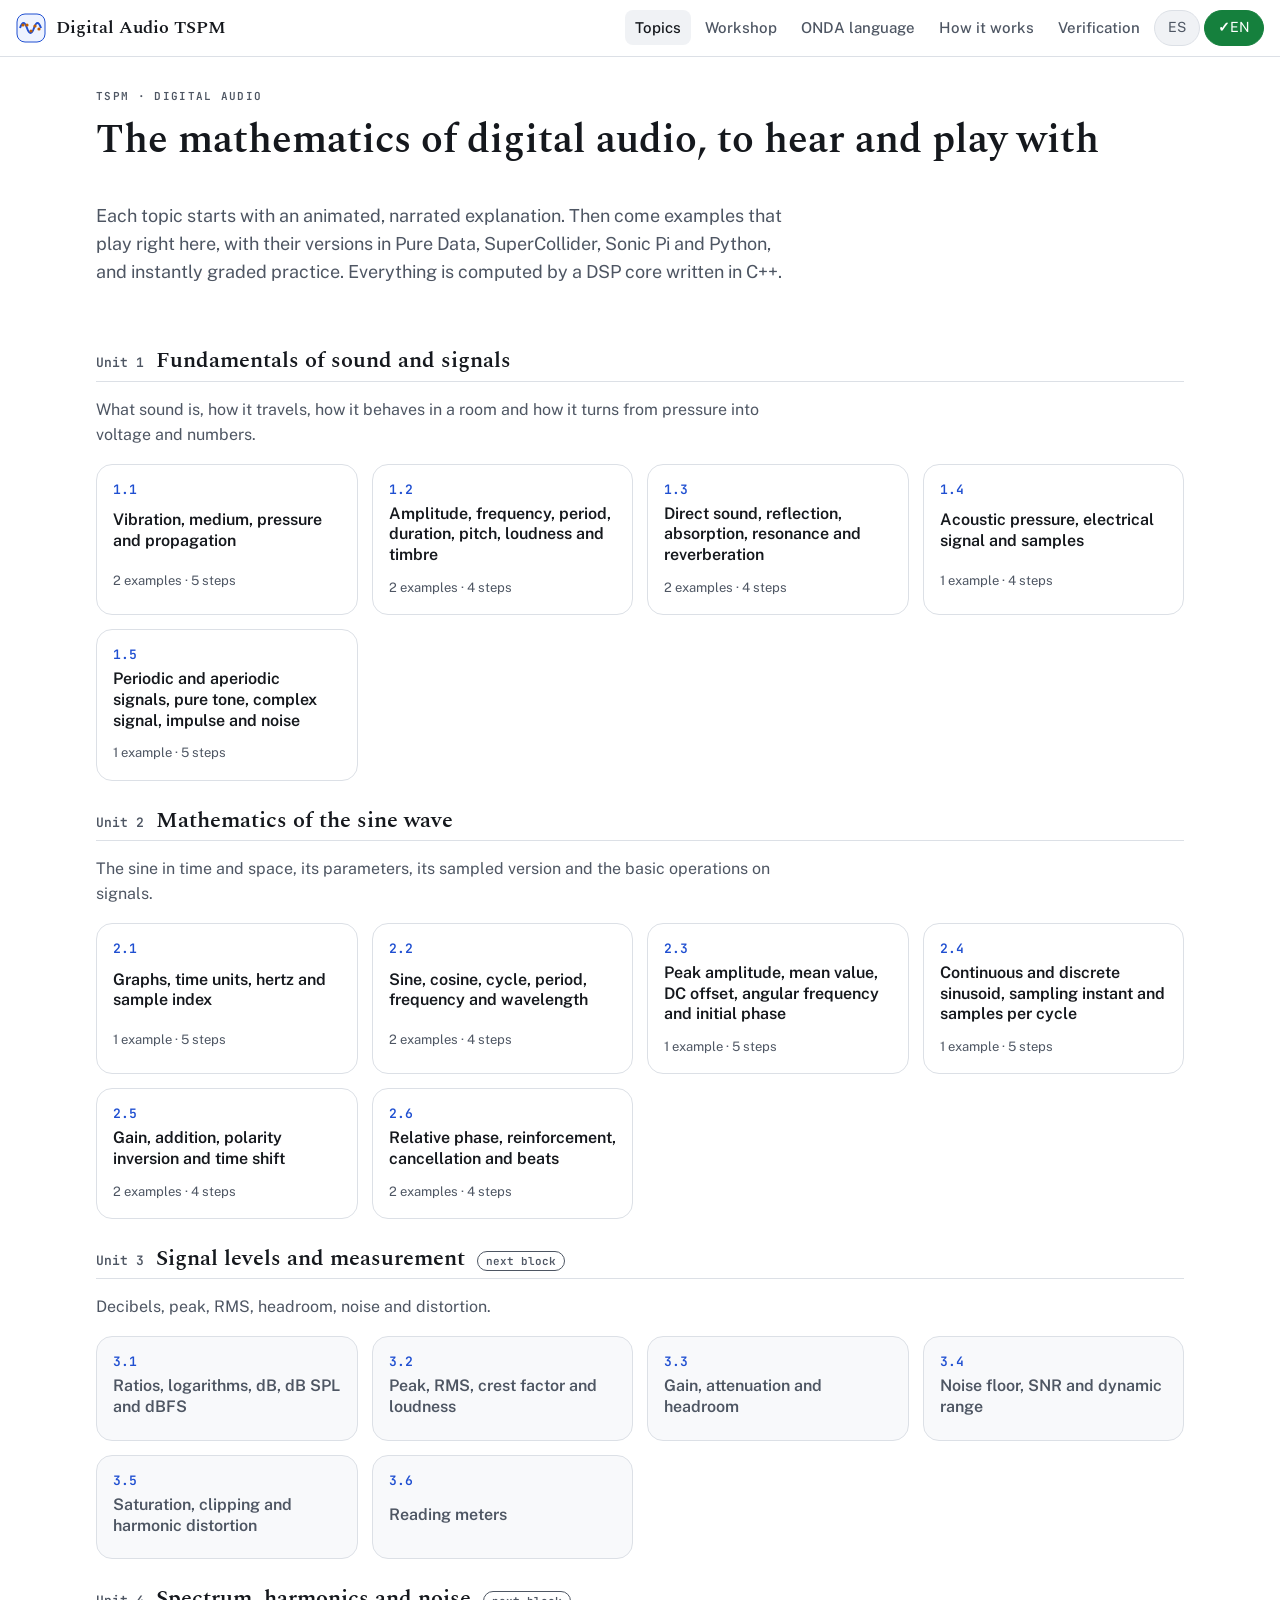
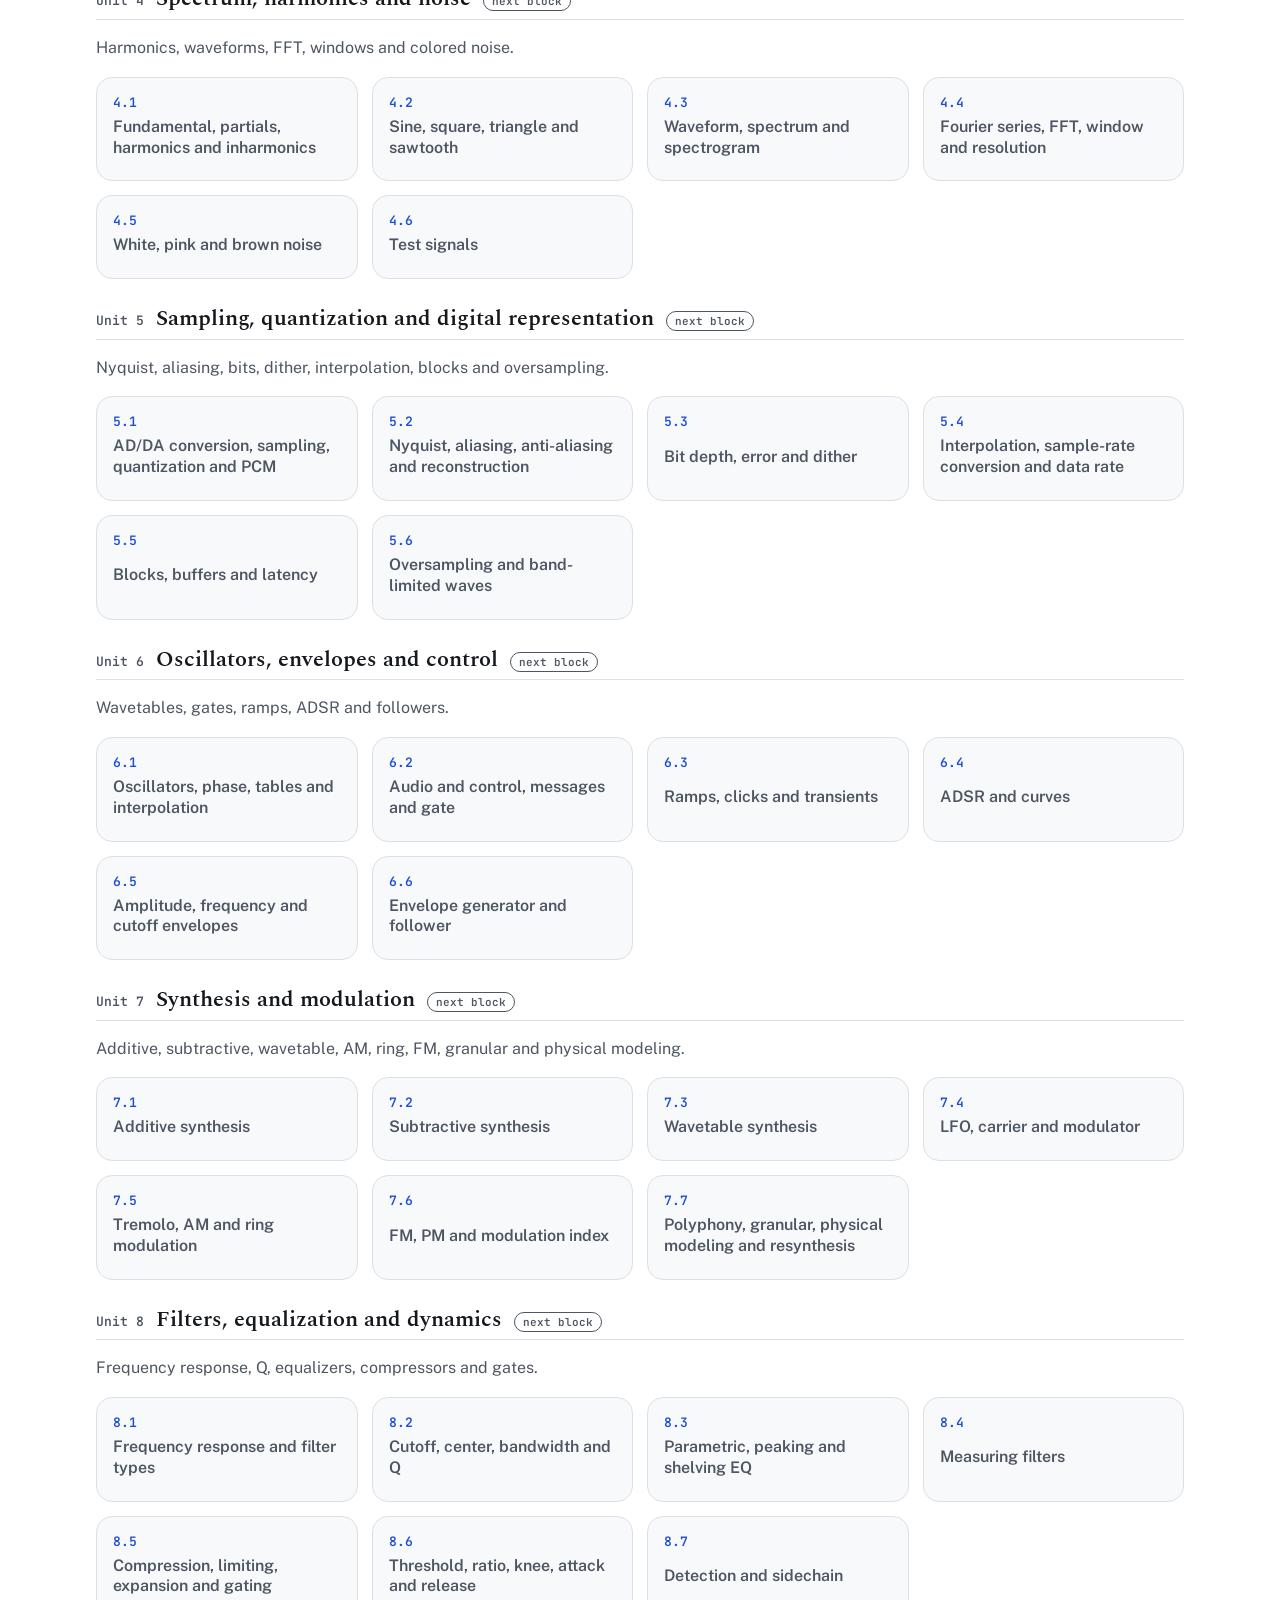
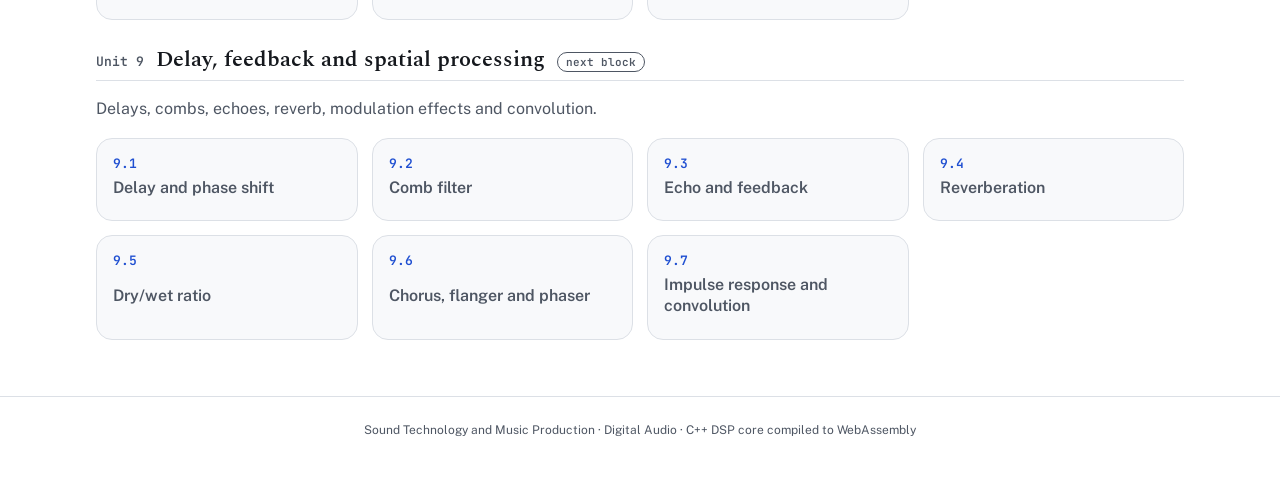
==== index.html @ 902fb50b "Add files via upload" ====
<!doctype html>
<html lang="es">
  <head>
    <meta charset="UTF-8" />
    <meta name="viewport" content="width=device-width, initial-scale=1.0, viewport-fit=cover" />
    <meta name="theme-color" content="#FFFFFF" />
    <meta name="description" content="Audio Digital TSPM: la matemática del audio digital con ejemplos que suenan en el navegador (núcleo C++ en WebAssembly)." />
    <title>Audio Digital TSPM</title>
    <link rel="icon" href="icono.svg" type="image/svg+xml" />
    <link rel="preconnect" href="https://fonts.googleapis.com" />
    <link rel="stylesheet" href="https://fonts.googleapis.com/css2?family=Spectral:ital,wght@0,400;0,600;1,400&family=Public+Sans:wght@400;500;600;700&family=JetBrains+Mono:wght@400;600&display=swap" />
    <script type="module" crossorigin src="./assets/index-B6-Bz4mu.js"></script>
    <link rel="stylesheet" crossorigin href="./assets/index-DpIhdwDb.css">
  </head>
  <body>
    <div id="raiz"></div>
  </body>
</html>
---- assets/index-DpIhdwDb.css ----
:root{--papel: #FFFFFF;--tinta: #15181D;--tinta-2: #4E5663;--regla: #DCE0E6;--regla-2: #F0F2F5;--panel: #F8F9FB;--azul: #1F4FD1;--naranja: #C25E00;--rojo: #C8102E;--purpura: #6B3FA0;--verde: #0F7C7A;--exito: #15803D;--suave-azul: #EEF3FF;--suave-verde: #E8F6F3;--suave-naranja: #FFF3E6;--suave-purpura: #F3EEFA;--suave-amarillo: #FFF8E1;--suave-rojo: #FDEDEF;--f-display: "Spectral", Georgia, serif;--f-body: "Public Sans", "Helvetica Neue", Arial, sans-serif;--f-mono: "JetBrains Mono", ui-monospace, Menlo, monospace;color-scheme:light}*{box-sizing:border-box}html,body{margin:0}body{background:var(--papel);color:var(--tinta);font:16px/1.55 var(--f-body);-webkit-font-smoothing:antialiased}button,input,select,textarea{font:inherit;color:inherit}:focus-visible{outline:2px solid var(--azul);outline-offset:2px}@media(prefers-reduced-motion:reduce){*{animation:none!important;transition:none!important}}a{color:var(--azul)}.sr{position:absolute;width:1px;height:1px;overflow:hidden;clip:rect(0 0 0 0)}.barra{position:sticky;top:0;z-index:5;display:flex;flex-wrap:wrap;gap:8px 18px;align-items:center;justify-content:space-between;padding:10px max(16px,env(safe-area-inset-right)) 10px max(16px,env(safe-area-inset-left));background:#fffffff0;-webkit-backdrop-filter:blur(6px);backdrop-filter:blur(6px);border-bottom:1px solid var(--regla)}.marca{display:flex;align-items:center;gap:10px;color:var(--tinta);text-decoration:none;font:600 18px var(--f-display)}.marca svg{flex:none}.barra nav{display:flex;flex-wrap:wrap;gap:4px;align-items:center}.barra nav a{color:var(--tinta-2);text-decoration:none;padding:6px 10px;border-radius:8px;font-weight:500;font-size:15px}.barra nav a[aria-current=page]{color:var(--tinta);background:var(--regla-2)}.contenido{max-width:1120px;margin:0 auto;padding:24px max(16px,env(safe-area-inset-right)) 56px max(16px,env(safe-area-inset-left))}.pie{text-align:center;color:var(--tinta-2);font-size:12px;padding:24px 16px 40px;border-top:1px solid var(--regla)}h1{font:600 clamp(28px,4vw,40px)/1.12 var(--f-display);margin:8px 0 12px;text-wrap:balance}h2{font:600 22px/1.25 var(--f-display);margin:28px 0 10px;text-wrap:balance}h3{font:600 16px/1.3 var(--f-body);margin:0 0 6px}p,li{max-width:72ch}.eyebrow{font:600 11px/1.3 var(--f-mono);letter-spacing:.12em;text-transform:uppercase;color:var(--tinta-2)}.tenue{color:var(--tinta-2)}.chico{font-size:13px}.lede{font-size:18px;color:var(--tinta-2);max-width:64ch}.tarjeta{border:1px solid var(--regla);border-radius:16px;padding:18px;background:var(--papel)}.tarjeta.azul{background:var(--suave-azul);border-color:#d6e0fb}.tarjeta.verde{background:var(--suave-verde);border-color:#cbe9e2}.tarjeta.naranja{background:var(--suave-naranja);border-color:#f6ddbf}.tarjeta.purpura{background:var(--suave-purpura);border-color:#e2d6f2}.tarjeta.amarillo{background:var(--suave-amarillo);border-color:#f2e3b0}.tarjeta.gris{background:var(--panel)}.rejilla{display:grid;gap:14px;grid-template-columns:repeat(auto-fill,minmax(260px,1fr))}.marco{border:1px solid var(--regla);border-radius:14px;background:var(--papel);overflow:hidden}.btn{display:inline-flex;align-items:center;justify-content:center;gap:8px;border:1px solid var(--regla);background:var(--papel);border-radius:10px;padding:8px 14px;cursor:pointer;font-weight:500;font-size:15px;min-height:40px;touch-action:manipulation}.btn:hover:not(:disabled){border-color:var(--tinta-2)}.btn:disabled{opacity:.45;cursor:default}.btn-primario{background:var(--tinta);color:var(--papel);border-color:var(--tinta)}.btn-primario:hover:not(:disabled){background:#2b3038}.btn-chico{padding:5px 10px;font-size:14px;border-radius:8px;min-height:32px}.btn[aria-pressed=true],.chip[aria-pressed=true],.chip[aria-selected=true],.pestana[aria-selected=true]{background:var(--exito);color:#fff;border-color:var(--exito)}.btn[aria-pressed=true]:before,.chip[aria-pressed=true]:before{content:"✓";font-weight:700}.btn-escuchar[aria-pressed=true]:before{content:none}.chip{border:1px solid var(--regla);background:var(--regla-2);border-radius:999px;padding:6px 13px;cursor:pointer;font-size:14px;color:var(--tinta-2)}.pestanas{display:flex;flex-wrap:wrap;gap:6px;margin:4px 0 14px}.pestana{border:1px solid var(--regla);background:var(--regla-2);color:var(--tinta-2);border-radius:10px;padding:7px 14px;cursor:pointer;font-weight:500}.idioma{display:inline-flex;gap:4px}.campo{border:1px solid var(--regla);border-radius:10px;padding:8px 10px;background:var(--papel);min-height:40px}.hero{display:grid;gap:8px;padding:8px 0 18px}.unidad{margin-top:26px}.unidad-cab{display:flex;align-items:baseline;gap:12px;flex-wrap:wrap;border-bottom:1px solid var(--regla);padding-bottom:6px}.unidad-num{font:600 13px var(--f-mono);color:var(--tinta-2)}.tema-tarjeta{display:grid;gap:6px;text-decoration:none;color:inherit;border-radius:16px;padding:16px;border:1px solid var(--regla);background:var(--papel);transition:border-color .15s,transform .15s}.tema-tarjeta:hover{border-color:var(--azul);transform:translateY(-1px)}.tema-tarjeta .id{font:600 13px var(--f-mono);color:var(--azul)}.tema-tarjeta.bloqueado{background:var(--panel);color:var(--tinta-2);pointer-events:none}.pill{font:600 11px var(--f-mono);border-radius:999px;padding:2px 8px;border:1px solid currentColor;width:max-content}.tema-cab{display:grid;gap:4px;margin-bottom:8px}.aplicacion{border-left:4px solid var(--naranja);background:var(--suave-naranja);padding:10px 14px;border-radius:0 12px 12px 0;margin:10px 0}.navtemas{display:flex;justify-content:space-between;gap:12px;margin-top:30px;padding-top:16px;border-top:1px solid var(--regla)}.explicacion{display:grid;gap:10px}.escena{position:relative;width:100%;aspect-ratio:16 / 9;border-radius:16px;border:1px solid var(--regla);background:#fff;overflow:hidden}.escena canvas{width:100%;height:100%;display:block}.subtitulo{min-height:3.2em;font-size:18px;line-height:1.45;text-align:center;max-width:64ch;margin:0 auto;text-wrap:balance}.subtitulo .otro{display:block;color:var(--tinta-2);font-size:15px;margin-top:2px}.controles-exp{display:flex;flex-wrap:wrap;gap:8px;align-items:center;justify-content:center}.puntos{display:flex;gap:6px;justify-content:center;flex-wrap:wrap}.punto{width:22px;height:8px;border-radius:4px;border:none;background:var(--regla);cursor:pointer;padding:0}.punto.visto{background:var(--tinta-2)}.punto.actual{background:var(--naranja);width:34px}.lab{display:grid;gap:14px;border:1px solid var(--regla);border-radius:18px;padding:18px;background:var(--papel);margin-bottom:22px}.lab-cab{display:flex;flex-wrap:wrap;align-items:center;justify-content:space-between;gap:10px}.lab-cab h3{font:600 19px var(--f-display);margin:0}.lab-acciones{display:flex;gap:8px;flex-wrap:wrap;align-items:center}.lab-cuerpo{display:grid;gap:14px;grid-template-columns:minmax(0,1fr) minmax(0,1fr)}@media(max-width:860px){.lab-cuerpo{grid-template-columns:minmax(0,1fr)}}.vistas{display:grid;gap:10px;align-content:start}.vista{border:1px solid var(--regla);border-radius:12px;background:#fff;position:relative}.vista canvas{width:100%;height:170px;display:block}.vista .rotulo{position:absolute;right:12px;top:5px;font:600 11px var(--f-mono);color:var(--tinta-2);letter-spacing:.06em;text-transform:uppercase;pointer-events:none}.leyenda{display:flex;gap:12px;flex-wrap:wrap;font:12px var(--f-mono);color:var(--tinta-2)}.leyenda i{display:inline-block;width:14px;height:3px;border-radius:2px;vertical-align:middle;margin-right:5px}.params{display:grid;gap:10px;background:var(--suave-azul);border-radius:12px;padding:12px 14px}.param{display:grid;grid-template-columns:minmax(70px,auto) 1fr minmax(84px,auto);gap:10px;align-items:center}.param label{font:600 14px var(--f-mono)}.param output{font:13px var(--f-mono);text-align:right;font-variant-numeric:tabular-nums}.param input[type=range]{width:100%;accent-color:var(--azul)}.boton-nota{justify-self:start;user-select:none;-webkit-user-select:none}.editor{position:relative;border:1px solid var(--regla);border-radius:12px;background:#fbfcfd;overflow:hidden}.editor textarea,.editor pre{margin:0;padding:12px 14px;font:14px/1.6 var(--f-mono);white-space:pre;-moz-tab-size:2;tab-size:2;overflow:auto;min-height:160px;border:0}.editor textarea{position:absolute;top:0;right:0;bottom:0;left:0;width:100%;height:100%;resize:none;background:transparent;color:transparent;caret-color:var(--tinta);outline:none}.editor pre{pointer-events:none;color:var(--tinta);overflow:hidden}.editor:focus-within{border-color:var(--azul)}.error-codigo{color:var(--rojo);font:13px var(--f-mono);background:var(--suave-rojo);border-radius:8px;padding:6px 10px}.formula{background:var(--suave-amarillo);border-radius:12px;padding:10px 14px;font:14px/1.7 var(--f-mono);overflow-x:auto}.k-com{color:#6c7480;font-style:italic}.k-num{color:var(--naranja)}.k-fun{color:var(--azul)}.k-cla{color:var(--purpura);font-weight:600}.k-cad{color:var(--verde)}.equivalentes{border-top:1px solid var(--regla);padding-top:12px}.codigo{position:relative;border:1px solid var(--regla);border-radius:12px;background:#fbfcfd}.codigo pre{margin:0;padding:12px 14px;font:13.5px/1.6 var(--f-mono);overflow:auto;max-height:420px}.codigo-acciones{display:flex;gap:6px;justify-content:flex-end;padding:6px 8px;border-bottom:1px solid var(--regla);background:var(--panel);border-radius:12px 12px 0 0;flex-wrap:wrap;align-items:center}.codigo-acciones .tenue{margin-right:auto;font-size:12px}.patch{overflow:auto;background:#fff;border-bottom:1px solid var(--regla)}.nota-eq{font-size:13px;color:var(--tinta-2);margin:6px 2px 0}.practica{display:grid;gap:14px;max-width:760px}.pregunta{font-size:18px}.respuesta{display:flex;gap:8px;flex-wrap:wrap;align-items:center}.respuesta input{width:160px;font:600 18px var(--f-mono)}.opciones{display:flex;gap:8px;flex-wrap:wrap}.correcto{color:var(--exito);font-weight:600}.incorrecto{color:var(--rojo);font-weight:600}.solucion{white-space:pre-line;font:14px/1.7 var(--f-mono);background:var(--panel);border-radius:12px;padding:10px 14px}.marcador{font:600 13px var(--f-mono);color:var(--tinta-2)}.tabla{border-collapse:collapse;font-size:14px;width:100%}.tabla th,.tabla td{border-bottom:1px solid var(--regla);padding:6px 10px;text-align:left;vertical-align:top}.tabla th{font:600 12px var(--f-mono);color:var(--tinta-2)}.tabla code{font:13px var(--f-mono)}.tabla-scroll{overflow-x:auto}.grabacion{position:relative;width:1280px;height:720px;background:#fff;display:grid;grid-template-rows:auto 1fr;overflow:hidden}.grabacion header{padding:26px 48px 6px;display:flex;align-items:baseline;gap:16px}.grabacion header .id{font:600 18px var(--f-mono);color:#8a919c}.grabacion header h1{font:600 34px var(--f-display);margin:0}.grabacion .escena{border:none;border-radius:0;aspect-ratio:auto;height:100%}.pruebas{display:grid;gap:10px}.prueba{padding:12px 16px}.prueba summary{cursor:pointer;font-size:15px;list-style-position:outside}.prueba[open] summary{margin-bottom:6px}.prueba p{margin:6px 0}.prueba-num{font:600 12px var(--f-mono);color:var(--tinta-2)}.etiqueta-ref{font:600 11px var(--f-mono);letter-spacing:.06em;text-transform:uppercase;color:var(--naranja);margin-right:4px}.cifras{font-size:17px}.cifras b{font:600 24px var(--f-display)}.sub-video{position:absolute;left:50%;bottom:22px;transform:translate(-50%);max-width:1060px;padding:8px 18px;border-radius:10px;background:#15181dd1;color:#fff;font:500 25px/1.35 var(--f-body);text-align:center;text-wrap:balance}.video-tema{margin-top:14px}.video-tema summary{cursor:pointer;font-weight:500}.lab,.vistas,.explicacion,.practica,.equivalentes{grid-template-columns:minmax(0,1fr)}.lab>*,.lab-cuerpo>*,.vistas>*,.explicacion>*,.practica>*,.equivalentes>*{min-width:0}.editor,.codigo,.formula,.tabla-scroll,.patch{max-width:100%}@media(max-width:560px){.lab{padding:14px 12px}.barra nav a{padding:5px 7px;font-size:14px}.param{grid-template-columns:minmax(56px,auto) 1fr minmax(72px,auto);gap:8px}.subtitulo{font-size:16px}}.tarjeta{min-width:0}.tarjeta pre{overflow-x:auto;max-width:100%}
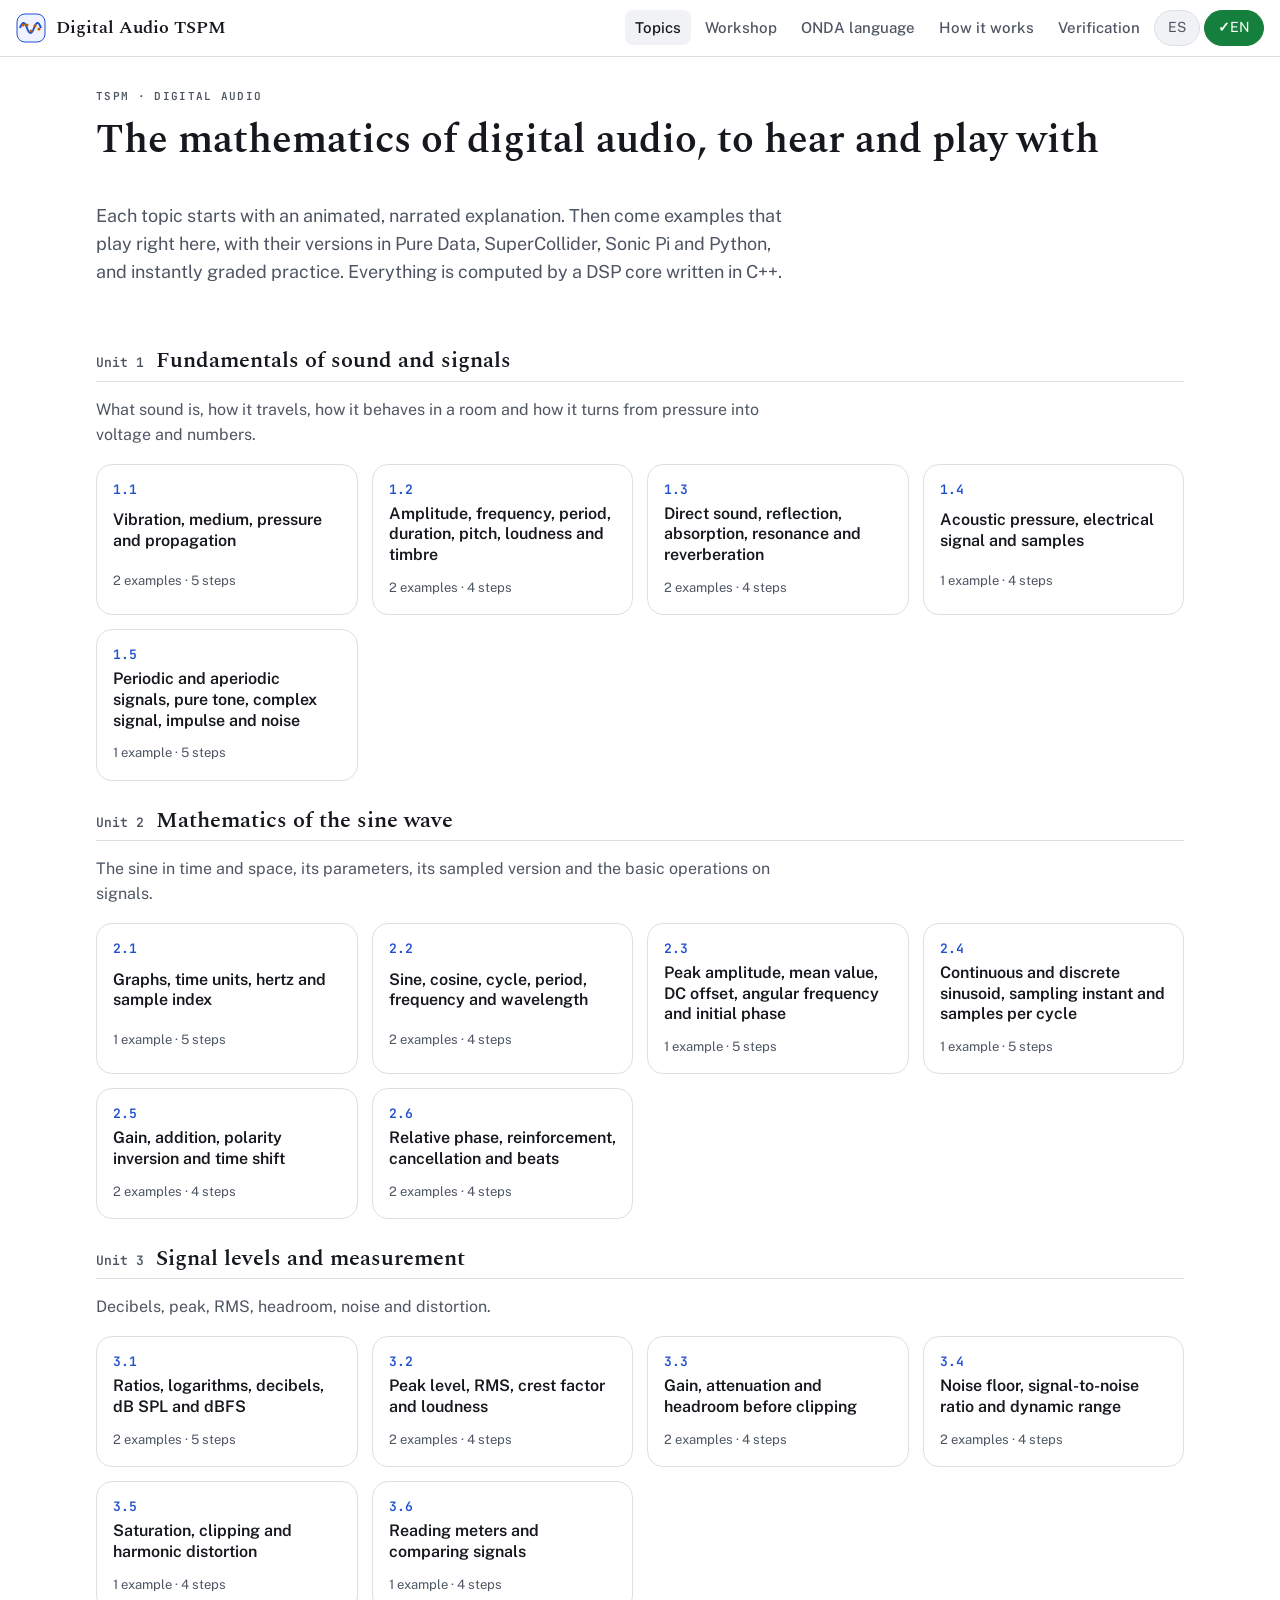
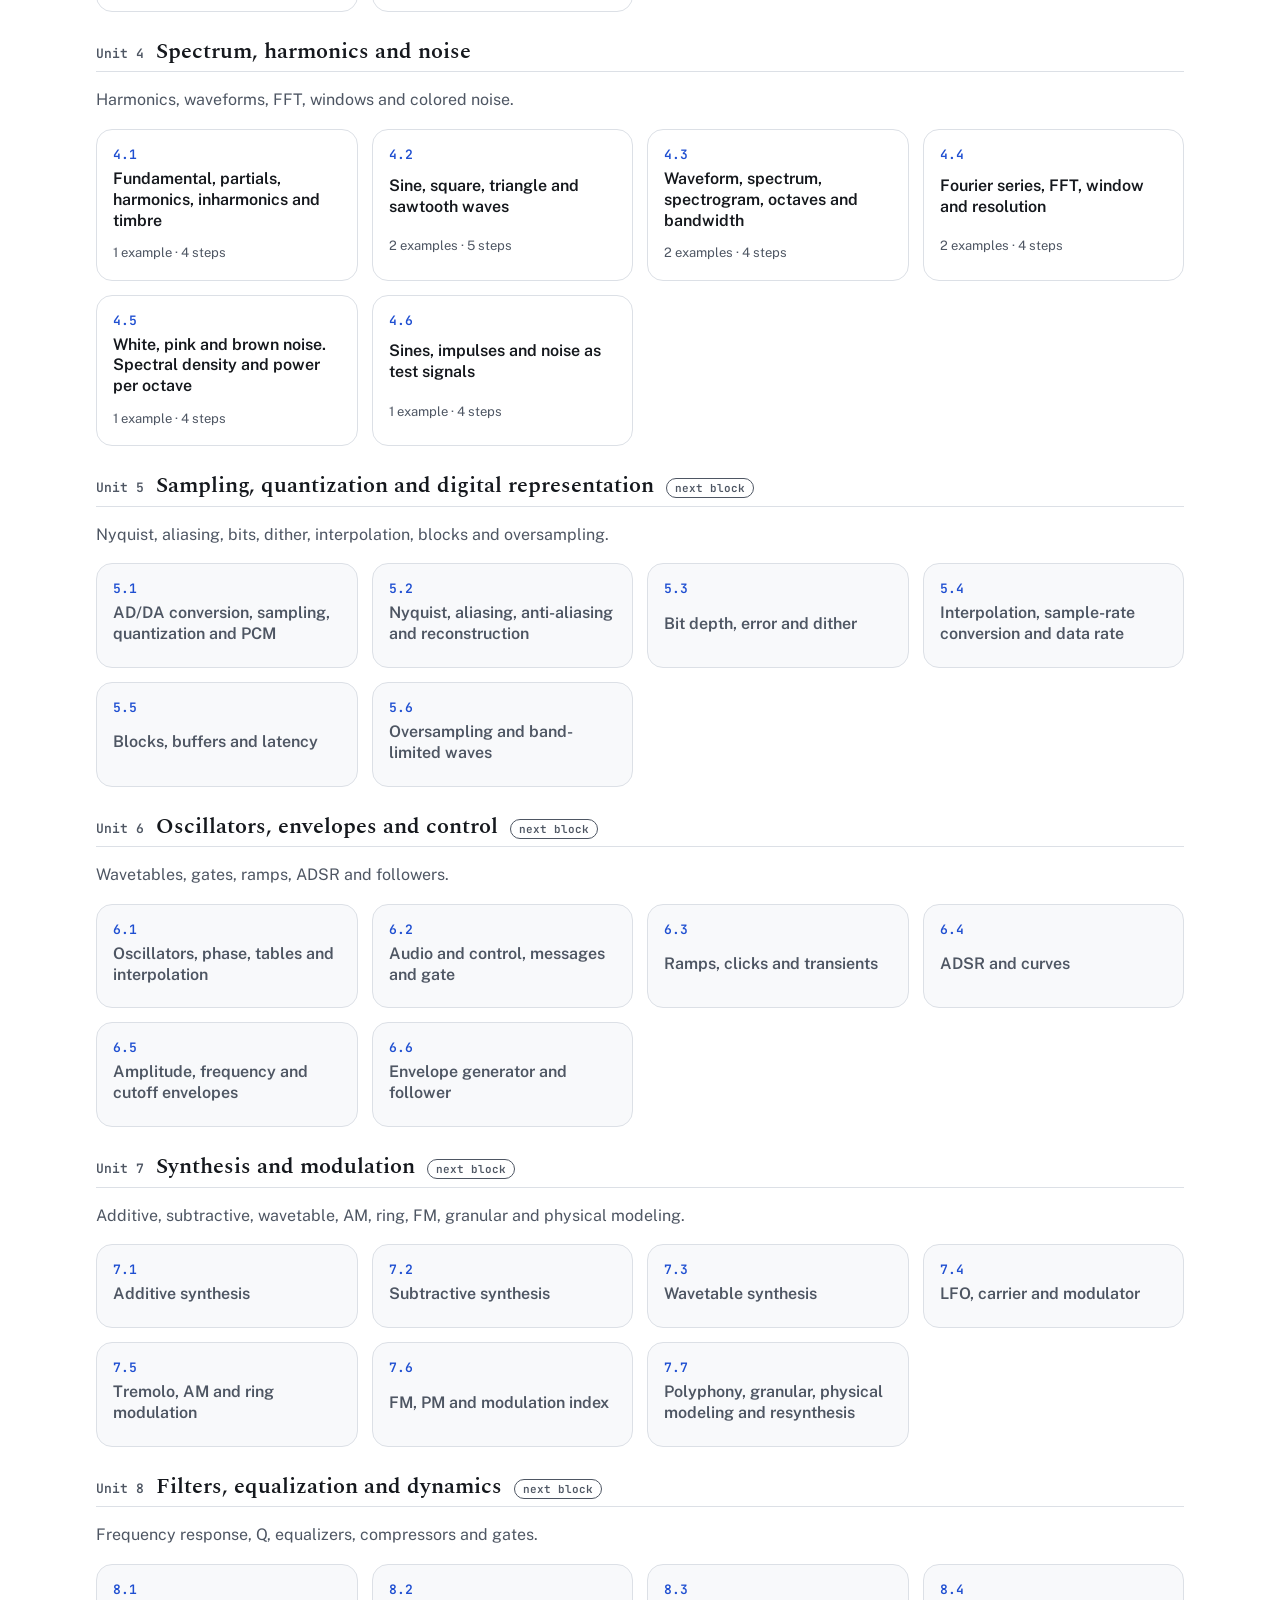
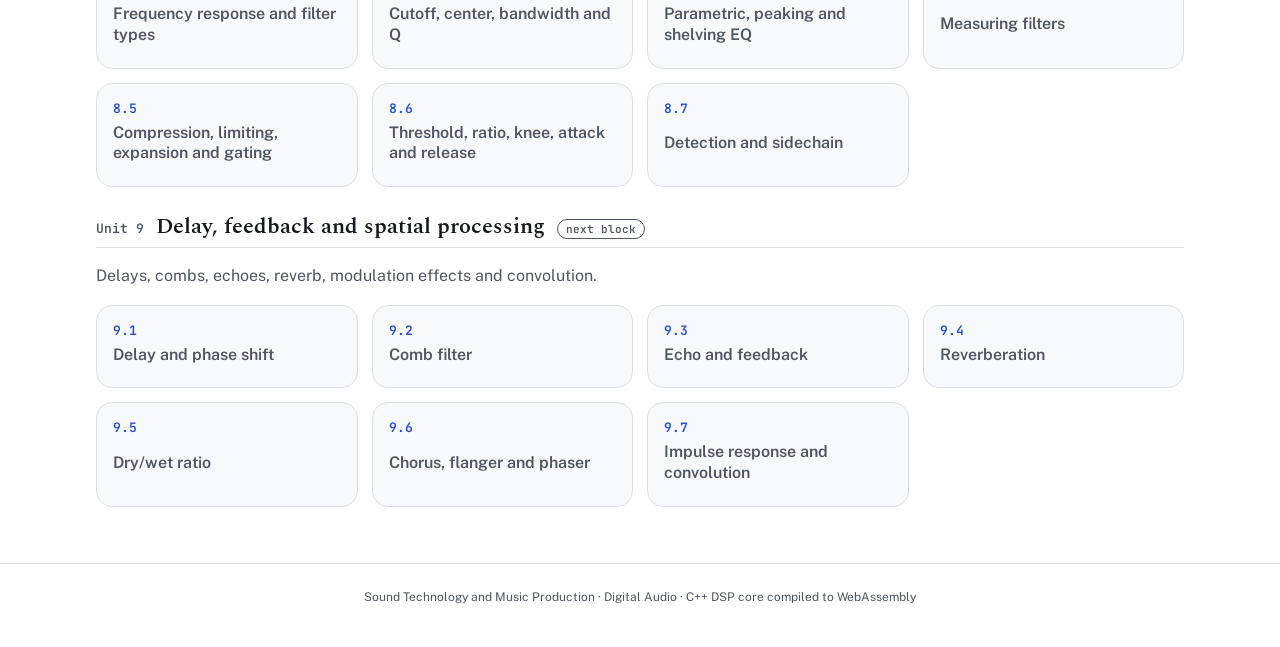
==== commit ef0729df: "Add files via upload" ====
--- a/index.html
+++ b/index.html
@@ -9,8 +9,8 @@
     <link rel="icon" href="icono.svg" type="image/svg+xml" />
     <link rel="preconnect" href="https://fonts.googleapis.com" />
     <link rel="stylesheet" href="https://fonts.googleapis.com/css2?family=Spectral:ital,wght@0,400;0,600;1,400&family=Public+Sans:wght@400;500;600;700&family=JetBrains+Mono:wght@400;600&display=swap" />
-    <script type="module" crossorigin src="./assets/index-B6-Bz4mu.js"></script>
-    <link rel="stylesheet" crossorigin href="./assets/index-DpIhdwDb.css">
+    <script type="module" crossorigin src="./assets/index-DzNjqz46.js"></script>
+    <link rel="stylesheet" crossorigin href="./assets/index-BlhndL3b.css">
   </head>
   <body>
     <div id="raiz"></div>
--- a/assets/index-BlhndL3b.css
+++ b/assets/index-BlhndL3b.css
@@ -0,0 +1 @@
+:root{--papel: #FFFFFF;--tinta: #15181D;--tinta-2: #4E5663;--regla: #DCE0E6;--regla-2: #F0F2F5;--panel: #F8F9FB;--azul: #1F4FD1;--naranja: #C25E00;--rojo: #C8102E;--purpura: #6B3FA0;--verde: #0F7C7A;--exito: #15803D;--suave-azul: #EEF3FF;--suave-verde: #E8F6F3;--suave-naranja: #FFF3E6;--suave-purpura: #F3EEFA;--suave-amarillo: #FFF8E1;--suave-rojo: #FDEDEF;--f-display: "Spectral", Georgia, serif;--f-body: "Public Sans", "Helvetica Neue", Arial, sans-serif;--f-mono: "JetBrains Mono", ui-monospace, Menlo, monospace;color-scheme:light}*{box-sizing:border-box}html,body{margin:0}body{background:var(--papel);color:var(--tinta);font:16px/1.55 var(--f-body);-webkit-font-smoothing:antialiased}button,input,select,textarea{font:inherit;color:inherit}:focus-visible{outline:2px solid var(--azul);outline-offset:2px}@media(prefers-reduced-motion:reduce){*{animation:none!important;transition:none!important}}a{color:var(--azul)}.sr{position:absolute;width:1px;height:1px;overflow:hidden;clip:rect(0 0 0 0)}.barra{position:sticky;top:0;z-index:5;display:flex;flex-wrap:wrap;gap:8px 18px;align-items:center;justify-content:space-between;padding:10px max(16px,env(safe-area-inset-right)) 10px max(16px,env(safe-area-inset-left));background:#fffffff0;-webkit-backdrop-filter:blur(6px);backdrop-filter:blur(6px);border-bottom:1px solid var(--regla)}.marca{display:flex;align-items:center;gap:10px;color:var(--tinta);text-decoration:none;font:600 18px var(--f-display)}.marca svg{flex:none}.barra nav{display:flex;flex-wrap:wrap;gap:4px;align-items:center}.barra nav a{color:var(--tinta-2);text-decoration:none;padding:6px 10px;border-radius:8px;font-weight:500;font-size:15px}.barra nav a[aria-current=page]{color:var(--tinta);background:var(--regla-2)}.contenido{max-width:1120px;margin:0 auto;padding:24px max(16px,env(safe-area-inset-right)) 56px max(16px,env(safe-area-inset-left))}.pie{text-align:center;color:var(--tinta-2);font-size:12px;padding:24px 16px 40px;border-top:1px solid var(--regla)}h1{font:600 clamp(28px,4vw,40px)/1.12 var(--f-display);margin:8px 0 12px;text-wrap:balance}h2{font:600 22px/1.25 var(--f-display);margin:28px 0 10px;text-wrap:balance}h3{font:600 16px/1.3 var(--f-body);margin:0 0 6px}p,li{max-width:72ch}.eyebrow{font:600 11px/1.3 var(--f-mono);letter-spacing:.12em;text-transform:uppercase;color:var(--tinta-2)}.tenue{color:var(--tinta-2)}.chico{font-size:13px}.lede{font-size:18px;color:var(--tinta-2);max-width:64ch}.tarjeta{border:1px solid var(--regla);border-radius:16px;padding:18px;background:var(--papel)}.tarjeta.azul{background:var(--suave-azul);border-color:#d6e0fb}.tarjeta.verde{background:var(--suave-verde);border-color:#cbe9e2}.tarjeta.naranja{background:var(--suave-naranja);border-color:#f6ddbf}.tarjeta.purpura{background:var(--suave-purpura);border-color:#e2d6f2}.tarjeta.amarillo{background:var(--suave-amarillo);border-color:#f2e3b0}.tarjeta.gris{background:var(--panel)}.rejilla{display:grid;gap:14px;grid-template-columns:repeat(auto-fill,minmax(260px,1fr))}.marco{border:1px solid var(--regla);border-radius:14px;background:var(--papel);overflow:hidden}.btn{display:inline-flex;align-items:center;justify-content:center;gap:8px;border:1px solid var(--regla);background:var(--papel);border-radius:10px;padding:8px 14px;cursor:pointer;font-weight:500;font-size:15px;min-height:40px;touch-action:manipulation}.btn:hover:not(:disabled){border-color:var(--tinta-2)}.btn:disabled{opacity:.45;cursor:default}.btn-primario{background:var(--tinta);color:var(--papel);border-color:var(--tinta)}.btn-primario:hover:not(:disabled){background:#2b3038}.btn-chico{padding:5px 10px;font-size:14px;border-radius:8px;min-height:32px}.btn[aria-pressed=true],.chip[aria-pressed=true],.chip[aria-selected=true],.pestana[aria-selected=true]{background:var(--exito);color:#fff;border-color:var(--exito)}.btn[aria-pressed=true]:before,.chip[aria-pressed=true]:before{content:"✓";font-weight:700}.btn-escuchar[aria-pressed=true]:before{content:none}.chip{border:1px solid var(--regla);background:var(--regla-2);border-radius:999px;padding:6px 13px;cursor:pointer;font-size:14px;color:var(--tinta-2)}.pestanas{display:flex;flex-wrap:wrap;gap:6px;margin:4px 0 14px}.pestana{border:1px solid var(--regla);background:var(--regla-2);color:var(--tinta-2);border-radius:10px;padding:7px 14px;cursor:pointer;font-weight:500}.idioma{display:inline-flex;gap:4px}.campo{border:1px solid var(--regla);border-radius:10px;padding:8px 10px;background:var(--papel);min-height:40px}.hero{display:grid;gap:8px;padding:8px 0 18px}.unidad{margin-top:26px}.unidad-cab{display:flex;align-items:baseline;gap:12px;flex-wrap:wrap;border-bottom:1px solid var(--regla);padding-bottom:6px}.unidad-num{font:600 13px var(--f-mono);color:var(--tinta-2)}.tema-tarjeta{display:grid;gap:6px;text-decoration:none;color:inherit;border-radius:16px;padding:16px;border:1px solid var(--regla);background:var(--papel);transition:border-color .15s,transform .15s}.tema-tarjeta:hover{border-color:var(--azul);transform:translateY(-1px)}.tema-tarjeta .id{font:600 13px var(--f-mono);color:var(--azul)}.tema-tarjeta.bloqueado{background:var(--panel);color:var(--tinta-2);pointer-events:none}.pill{font:600 11px var(--f-mono);border-radius:999px;padding:2px 8px;border:1px solid currentColor;width:max-content}.tema-cab{display:grid;gap:4px;margin-bottom:8px}.aplicacion{border-left:4px solid var(--naranja);background:var(--suave-naranja);padding:10px 14px;border-radius:0 12px 12px 0;margin:10px 0}.navtemas{display:flex;justify-content:space-between;gap:12px;margin-top:30px;padding-top:16px;border-top:1px solid var(--regla)}.explicacion{display:grid;gap:10px}.escena{position:relative;width:100%;aspect-ratio:16 / 9;border-radius:16px;border:1px solid var(--regla);background:#fff;overflow:hidden}.escena canvas{width:100%;height:100%;display:block}.subtitulo{min-height:3.2em;font-size:18px;line-height:1.45;text-align:center;max-width:64ch;margin:0 auto;text-wrap:balance}.subtitulo .otro{display:block;color:var(--tinta-2);font-size:15px;margin-top:2px}.controles-exp{display:flex;flex-wrap:wrap;gap:8px;align-items:center;justify-content:center}.puntos{display:flex;gap:6px;justify-content:center;flex-wrap:wrap}.punto{width:22px;height:8px;border-radius:4px;border:none;background:var(--regla);cursor:pointer;padding:0}.punto.visto{background:var(--tinta-2)}.punto.actual{background:var(--naranja);width:34px}.lab{display:grid;gap:14px;border:1px solid var(--regla);border-radius:18px;padding:18px;background:var(--papel);margin-bottom:22px}.lab-cab{display:flex;flex-wrap:wrap;align-items:center;justify-content:space-between;gap:10px}.lab-cab h3{font:600 19px var(--f-display);margin:0}.lab-acciones{display:flex;gap:8px;flex-wrap:wrap;align-items:center}.lab-cuerpo{display:grid;gap:14px;grid-template-columns:minmax(0,1fr) minmax(0,1fr)}@media(max-width:860px){.lab-cuerpo{grid-template-columns:minmax(0,1fr)}}.vistas{display:grid;gap:10px;align-content:start}.vista{border:1px solid var(--regla);border-radius:12px;background:#fff;position:relative}.vista canvas{width:100%;height:170px;display:block}.vista .rotulo{position:absolute;right:12px;top:5px;font:600 11px var(--f-mono);color:var(--tinta-2);letter-spacing:.06em;text-transform:uppercase;pointer-events:none}.leyenda{display:flex;gap:12px;flex-wrap:wrap;font:12px var(--f-mono);color:var(--tinta-2)}.leyenda i{display:inline-block;width:14px;height:3px;border-radius:2px;vertical-align:middle;margin-right:5px}.params{display:grid;gap:10px;background:var(--suave-azul);border-radius:12px;padding:12px 14px}.param{display:grid;grid-template-columns:minmax(70px,auto) 1fr minmax(84px,auto);gap:10px;align-items:center}.param label{font:600 14px var(--f-mono)}.param output{font:13px var(--f-mono);text-align:right;font-variant-numeric:tabular-nums}.param input[type=range]{width:100%;accent-color:var(--azul)}.boton-nota{justify-self:start;user-select:none;-webkit-user-select:none}.editor{position:relative;border:1px solid var(--regla);border-radius:12px;background:#fbfcfd;overflow:hidden}.editor textarea,.editor pre{margin:0;padding:12px 14px;font:14px/1.6 var(--f-mono);white-space:pre;-moz-tab-size:2;tab-size:2;overflow:auto;min-height:160px;border:0}.editor textarea{position:absolute;top:0;right:0;bottom:0;left:0;width:100%;height:100%;resize:none;background:transparent;color:transparent;caret-color:var(--tinta);outline:none}.editor pre{pointer-events:none;color:var(--tinta);overflow:hidden}.editor:focus-within{border-color:var(--azul)}.error-codigo{color:var(--rojo);font:13px var(--f-mono);background:var(--suave-rojo);border-radius:8px;padding:6px 10px}.formula{background:var(--suave-amarillo);border-radius:12px;padding:10px 14px;font:14px/1.7 var(--f-mono);overflow-x:auto}.k-com{color:#6c7480;font-style:italic}.k-num{color:var(--naranja)}.k-fun{color:var(--azul)}.k-cla{color:var(--purpura);font-weight:600}.k-cad{color:var(--verde)}.equivalentes{border-top:1px solid var(--regla);padding-top:12px}.codigo{position:relative;border:1px solid var(--regla);border-radius:12px;background:#fbfcfd}.codigo pre{margin:0;padding:12px 14px;font:13.5px/1.6 var(--f-mono);overflow:auto;max-height:420px}.codigo-acciones{display:flex;gap:6px;justify-content:flex-end;padding:6px 8px;border-bottom:1px solid var(--regla);background:var(--panel);border-radius:12px 12px 0 0;flex-wrap:wrap;align-items:center}.codigo-acciones .tenue{margin-right:auto;font-size:12px}.patch{overflow:auto;background:#fff;border-bottom:1px solid var(--regla)}.nota-eq{font-size:13px;color:var(--tinta-2);margin:6px 2px 0}.practica{display:grid;gap:14px;max-width:760px}.pregunta{font-size:18px}.respuesta{display:flex;gap:8px;flex-wrap:wrap;align-items:center}.respuesta input{width:160px;font:600 18px var(--f-mono)}.opciones{display:flex;gap:8px;flex-wrap:wrap}.correcto{color:var(--exito);font-weight:600}.incorrecto{color:var(--rojo);font-weight:600}.solucion{white-space:pre-line;font:14px/1.7 var(--f-mono);background:var(--panel);border-radius:12px;padding:10px 14px}.marcador{font:600 13px var(--f-mono);color:var(--tinta-2)}.tabla{border-collapse:collapse;font-size:14px;width:100%}.tabla th,.tabla td{border-bottom:1px solid var(--regla);padding:6px 10px;text-align:left;vertical-align:top}.tabla th{font:600 12px var(--f-mono);color:var(--tinta-2)}.tabla code{font:13px var(--f-mono)}.tabla-scroll{overflow-x:auto}.grabacion{position:relative;width:1280px;height:720px;background:#fff;display:grid;grid-template-rows:auto 1fr;overflow:hidden}.grabacion header{padding:26px 48px 6px;display:flex;align-items:baseline;gap:16px}.grabacion header .id{font:600 18px var(--f-mono);color:#8a919c}.grabacion header h1{font:600 34px var(--f-display);margin:0}.grabacion .escena{border:none;border-radius:0;aspect-ratio:auto;height:100%}.pruebas{display:grid;gap:10px}.prueba{padding:12px 16px}.prueba summary{cursor:pointer;font-size:15px;list-style-position:outside}.prueba[open] summary{margin-bottom:6px}.prueba p{margin:6px 0}.prueba-num{font:600 12px var(--f-mono);color:var(--tinta-2)}.etiqueta-ref{font:600 11px var(--f-mono);letter-spacing:.06em;text-transform:uppercase;color:var(--naranja);margin-right:4px}.cifras{font-size:17px}.cifras b{font:600 24px var(--f-display)}.sub-video{position:absolute;left:50%;bottom:22px;transform:translate(-50%);max-width:1060px;padding:8px 18px;border-radius:10px;background:#15181dd1;color:#fff;font:500 25px/1.35 var(--f-body);text-align:center;text-wrap:balance}.video-tema{margin-top:14px}.video-tema summary{cursor:pointer;font-weight:500}.lab,.vistas,.explicacion,.practica,.equivalentes{grid-template-columns:minmax(0,1fr)}.lab>*,.lab-cuerpo>*,.vistas>*,.explicacion>*,.practica>*,.equivalentes>*{min-width:0}.editor,.codigo,.formula,.tabla-scroll,.patch{max-width:100%}@media(max-width:560px){.lab{padding:14px 12px}.barra nav a{padding:5px 7px;font-size:14px}.param{grid-template-columns:minmax(56px,auto) 1fr minmax(72px,auto);gap:8px}.subtitulo{font-size:16px}}.tarjeta{min-width:0}.tarjeta pre{overflow-x:auto;max-width:100%}.controles-fft{display:flex;flex-wrap:wrap;gap:6px;align-items:center}.controles-fft .chip{padding:4px 10px;font-size:13px}.medidor{padding-top:22px}.medidor-tabla{font-size:13px}.medidor-tabla td{white-space:nowrap;vertical-align:middle}.medidor-tabla b{font:600 15px var(--f-mono)}.medidor-tabla i{display:inline-block;width:12px;height:3px;border-radius:2px;vertical-align:middle}.barra-nivel{height:5px;background:var(--regla-2);border-radius:3px;overflow:hidden;margin-top:3px;min-width:70px}.barra-nivel span{display:block;height:100%}
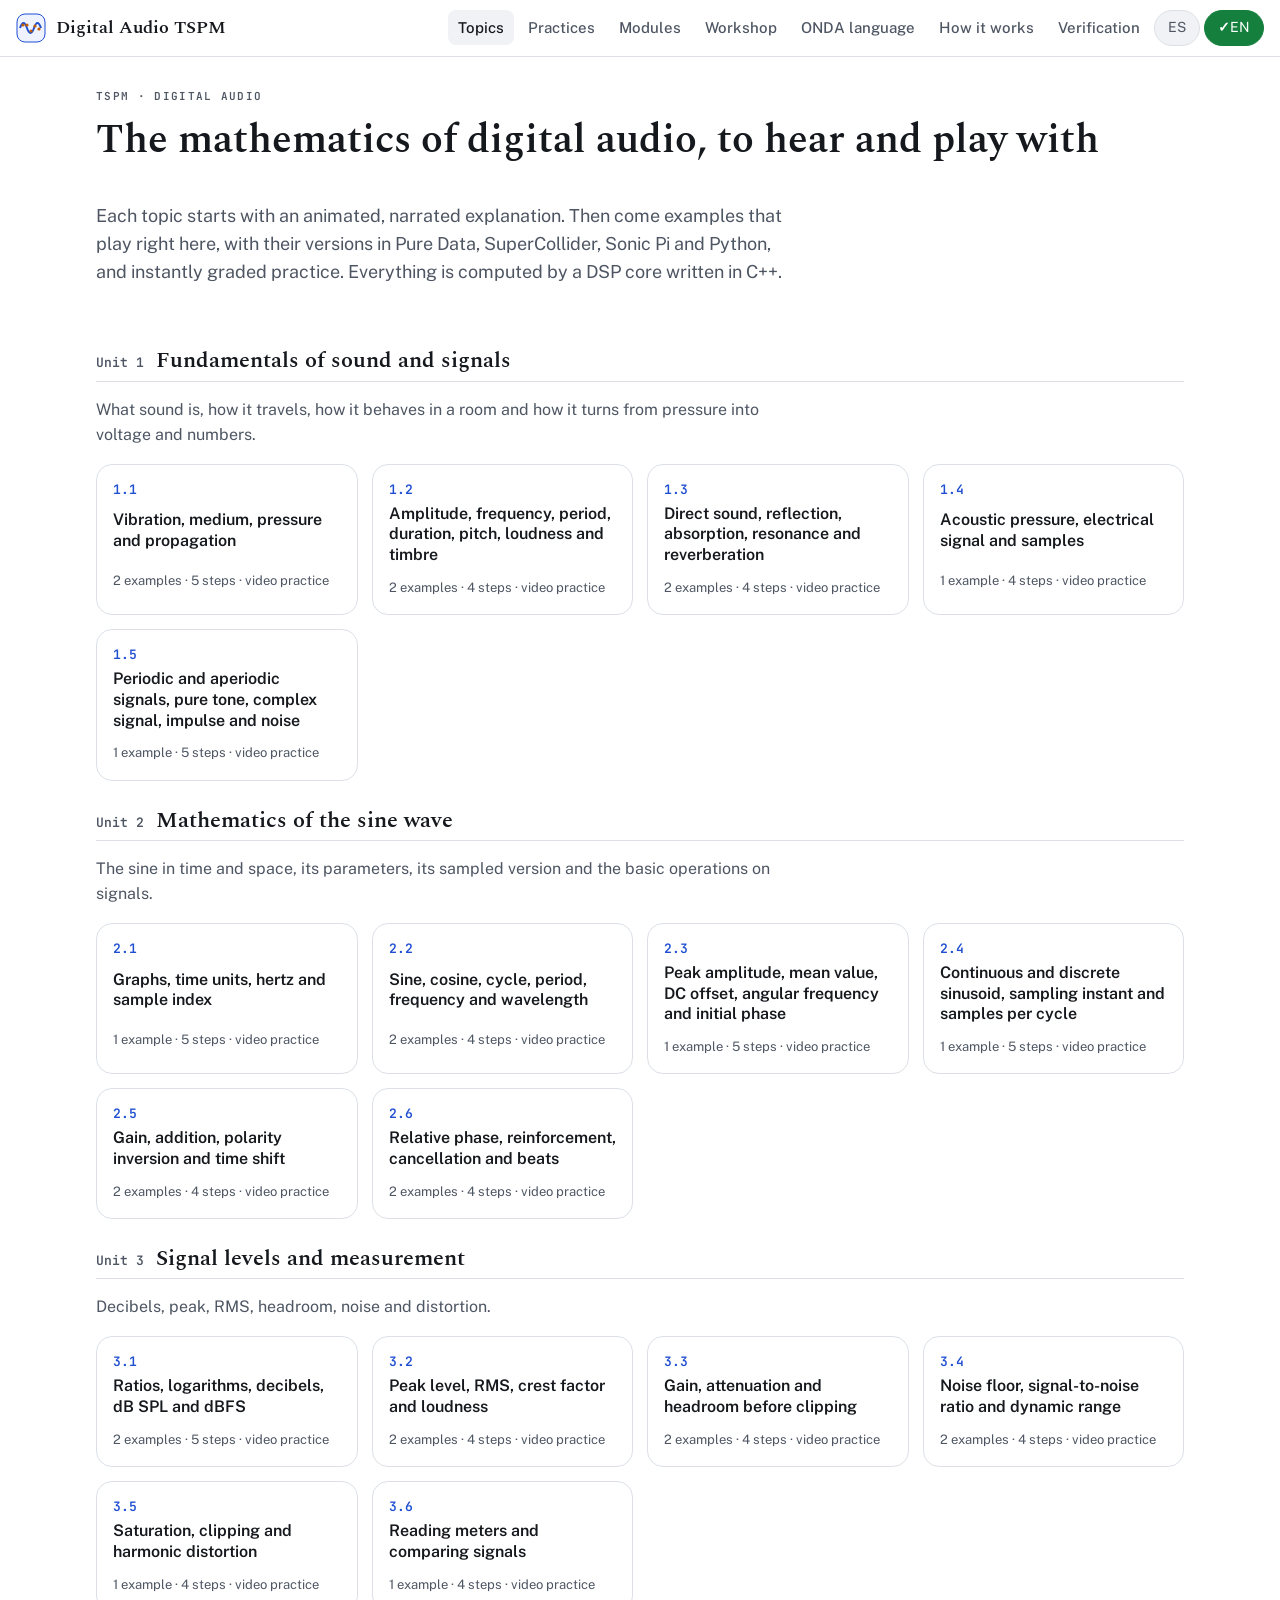
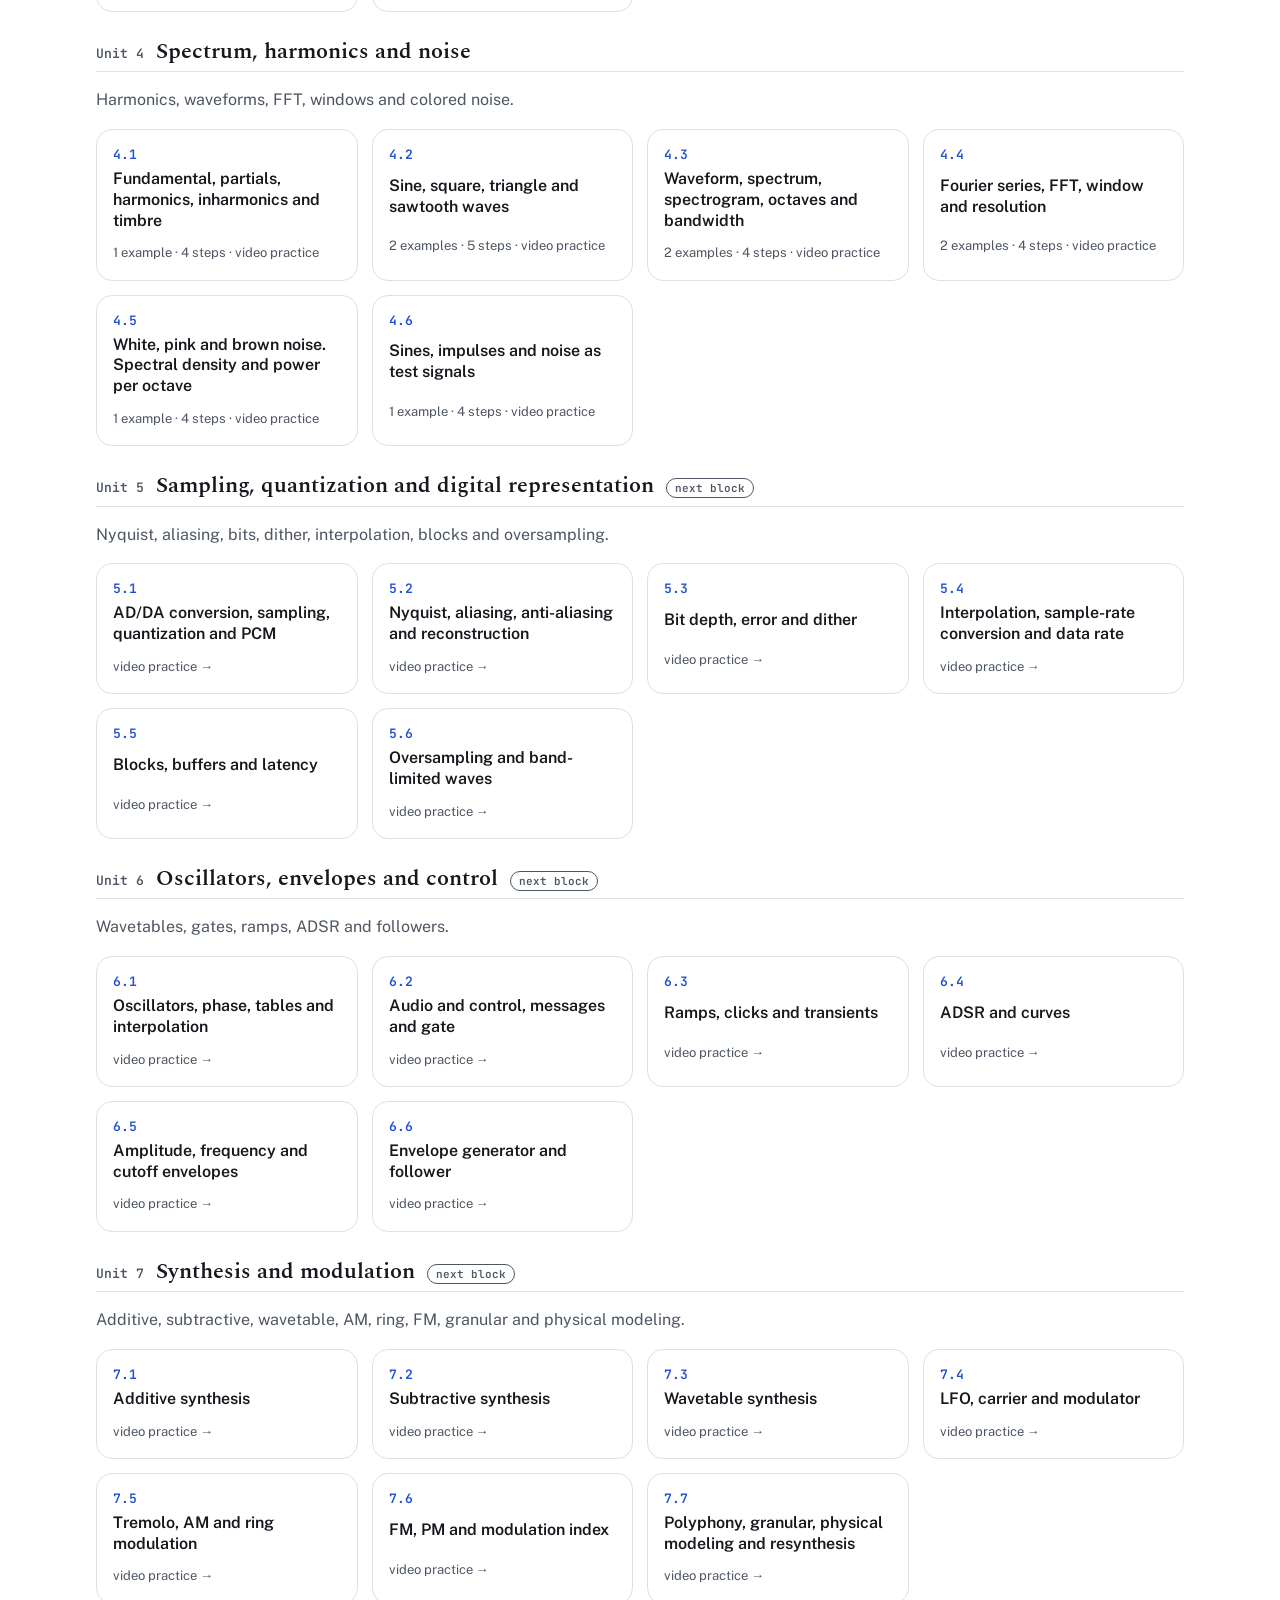
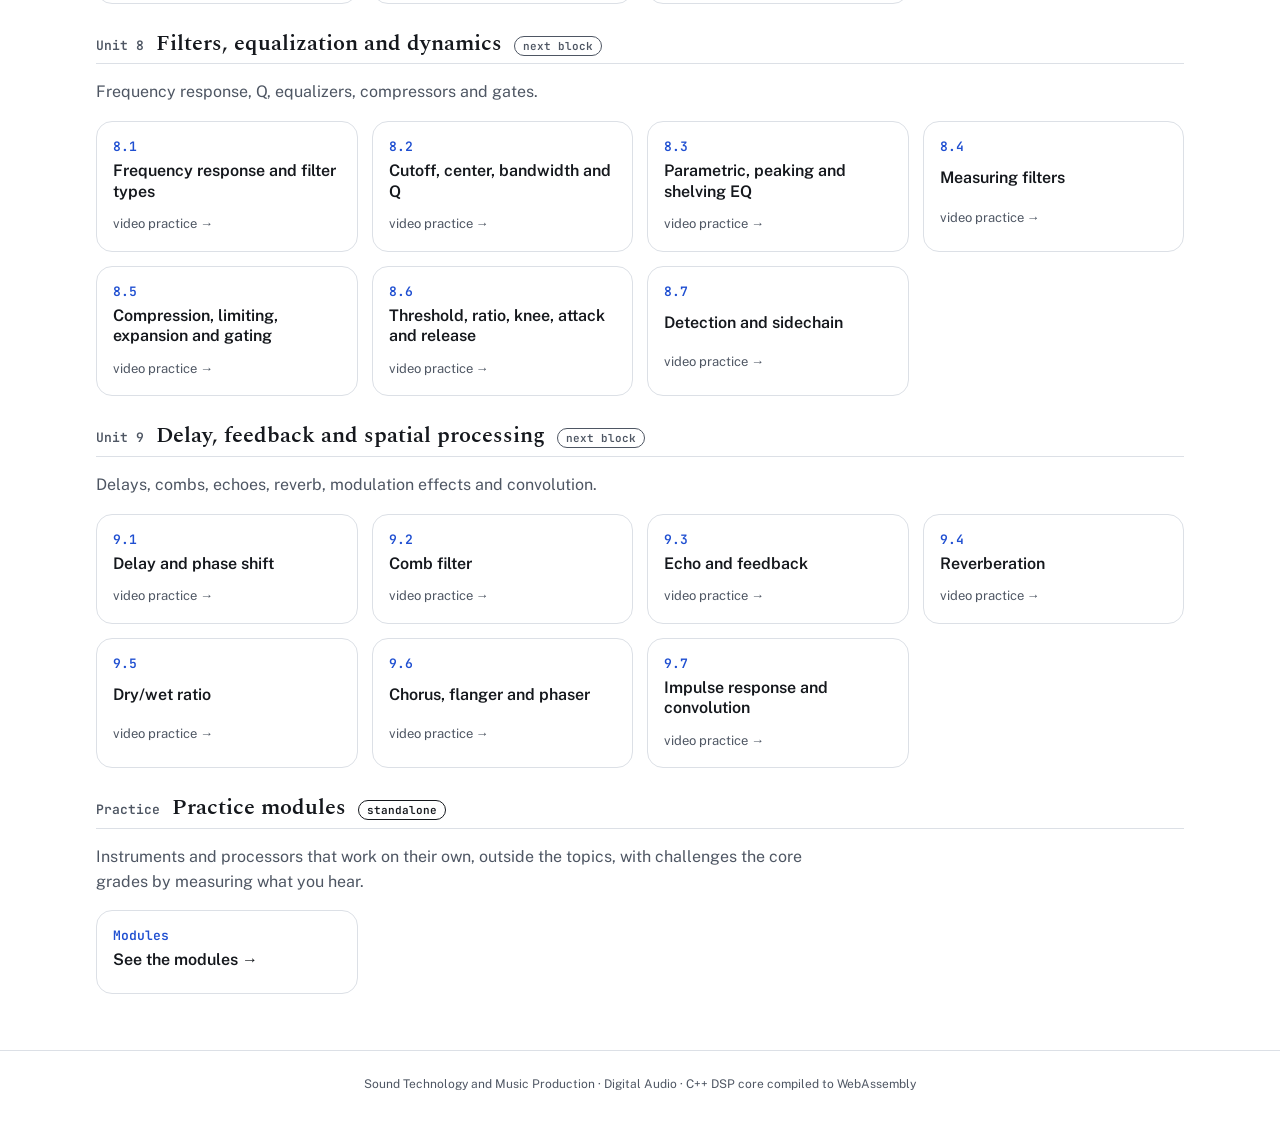
==== commit 2697a534: "Add files via upload" ====
--- a/index.html
+++ b/index.html
@@ -9,8 +9,8 @@
     <link rel="icon" href="icono.svg" type="image/svg+xml" />
     <link rel="preconnect" href="https://fonts.googleapis.com" />
     <link rel="stylesheet" href="https://fonts.googleapis.com/css2?family=Spectral:ital,wght@0,400;0,600;1,400&family=Public+Sans:wght@400;500;600;700&family=JetBrains+Mono:wght@400;600&display=swap" />
-    <script type="module" crossorigin src="./assets/index-DzNjqz46.js"></script>
-    <link rel="stylesheet" crossorigin href="./assets/index-BlhndL3b.css">
+    <script type="module" crossorigin src="./assets/index-jztPNWr_.js"></script>
+    <link rel="stylesheet" crossorigin href="./assets/index-piwP3AQn.css">
   </head>
   <body>
     <div id="raiz"></div>
--- a/assets/index-piwP3AQn.css
+++ b/assets/index-piwP3AQn.css
@@ -0,0 +1 @@
+:root{--papel: #FFFFFF;--tinta: #15181D;--tinta-2: #4E5663;--regla: #DCE0E6;--regla-2: #F0F2F5;--panel: #F8F9FB;--azul: #1F4FD1;--naranja: #C25E00;--rojo: #C8102E;--purpura: #6B3FA0;--verde: #0F7C7A;--exito: #15803D;--suave-azul: #EEF3FF;--suave-verde: #E8F6F3;--suave-naranja: #FFF3E6;--suave-purpura: #F3EEFA;--suave-amarillo: #FFF8E1;--suave-rojo: #FDEDEF;--f-display: "Spectral", Georgia, serif;--f-body: "Public Sans", "Helvetica Neue", Arial, sans-serif;--f-mono: "JetBrains Mono", ui-monospace, Menlo, monospace;color-scheme:light}*{box-sizing:border-box}html,body{margin:0}body{background:var(--papel);color:var(--tinta);font:16px/1.55 var(--f-body);-webkit-font-smoothing:antialiased}button,input,select,textarea{font:inherit;color:inherit}:focus-visible{outline:2px solid var(--azul);outline-offset:2px}@media(prefers-reduced-motion:reduce){*{animation:none!important;transition:none!important}}a{color:var(--azul)}.sr{position:absolute;width:1px;height:1px;overflow:hidden;clip:rect(0 0 0 0)}.barra{position:sticky;top:0;z-index:5;display:flex;flex-wrap:wrap;gap:8px 18px;align-items:center;justify-content:space-between;padding:10px max(16px,env(safe-area-inset-right)) 10px max(16px,env(safe-area-inset-left));background:#fffffff0;-webkit-backdrop-filter:blur(6px);backdrop-filter:blur(6px);border-bottom:1px solid var(--regla)}.marca{display:flex;align-items:center;gap:10px;color:var(--tinta);text-decoration:none;font:600 18px var(--f-display)}.marca svg{flex:none}.barra nav{display:flex;flex-wrap:wrap;gap:4px;align-items:center}.barra nav a{color:var(--tinta-2);text-decoration:none;padding:6px 10px;border-radius:8px;font-weight:500;font-size:15px}.barra nav a[aria-current=page]{color:var(--tinta);background:var(--regla-2)}.contenido{max-width:1120px;margin:0 auto;padding:24px max(16px,env(safe-area-inset-right)) 56px max(16px,env(safe-area-inset-left))}.pie{text-align:center;color:var(--tinta-2);font-size:12px;padding:24px 16px 40px;border-top:1px solid var(--regla)}h1{font:600 clamp(28px,4vw,40px)/1.12 var(--f-display);margin:8px 0 12px;text-wrap:balance}h2{font:600 22px/1.25 var(--f-display);margin:28px 0 10px;text-wrap:balance}h3{font:600 16px/1.3 var(--f-body);margin:0 0 6px}p,li{max-width:72ch}.eyebrow{font:600 11px/1.3 var(--f-mono);letter-spacing:.12em;text-transform:uppercase;color:var(--tinta-2)}.tenue{color:var(--tinta-2)}.chico{font-size:13px}.lede{font-size:18px;color:var(--tinta-2);max-width:64ch}.tarjeta{border:1px solid var(--regla);border-radius:16px;padding:18px;background:var(--papel)}.tarjeta.azul{background:var(--suave-azul);border-color:#d6e0fb}.tarjeta.verde{background:var(--suave-verde);border-color:#cbe9e2}.tarjeta.naranja{background:var(--suave-naranja);border-color:#f6ddbf}.tarjeta.purpura{background:var(--suave-purpura);border-color:#e2d6f2}.tarjeta.amarillo{background:var(--suave-amarillo);border-color:#f2e3b0}.tarjeta.gris{background:var(--panel)}.rejilla{display:grid;gap:14px;grid-template-columns:repeat(auto-fill,minmax(260px,1fr))}.marco{border:1px solid var(--regla);border-radius:14px;background:var(--papel);overflow:hidden}.btn{display:inline-flex;align-items:center;justify-content:center;gap:8px;border:1px solid var(--regla);background:var(--papel);border-radius:10px;padding:8px 14px;cursor:pointer;font-weight:500;font-size:15px;min-height:40px;touch-action:manipulation}.btn:hover:not(:disabled){border-color:var(--tinta-2)}.btn:disabled{opacity:.45;cursor:default}.btn-primario{background:var(--tinta);color:var(--papel);border-color:var(--tinta)}.btn-primario:hover:not(:disabled){background:#2b3038}.btn-chico{padding:5px 10px;font-size:14px;border-radius:8px;min-height:32px}.btn[aria-pressed=true],.chip[aria-pressed=true],.chip[aria-selected=true],.pestana[aria-selected=true]{background:var(--exito);color:#fff;border-color:var(--exito)}.btn[aria-pressed=true]:before,.chip[aria-pressed=true]:before{content:"✓";font-weight:700}.btn-escuchar[aria-pressed=true]:before{content:none}.chip{border:1px solid var(--regla);background:var(--regla-2);border-radius:999px;padding:6px 13px;cursor:pointer;font-size:14px;color:var(--tinta-2)}.pestanas{display:flex;flex-wrap:wrap;gap:6px;margin:4px 0 14px}.pestana{border:1px solid var(--regla);background:var(--regla-2);color:var(--tinta-2);border-radius:10px;padding:7px 14px;cursor:pointer;font-weight:500}.idioma{display:inline-flex;gap:4px}.campo{border:1px solid var(--regla);border-radius:10px;padding:8px 10px;background:var(--papel);min-height:40px}.hero{display:grid;gap:8px;padding:8px 0 18px}.unidad{margin-top:26px}.unidad-cab{display:flex;align-items:baseline;gap:12px;flex-wrap:wrap;border-bottom:1px solid var(--regla);padding-bottom:6px}.unidad-num{font:600 13px var(--f-mono);color:var(--tinta-2)}.tema-tarjeta{display:grid;gap:6px;text-decoration:none;color:inherit;border-radius:16px;padding:16px;border:1px solid var(--regla);background:var(--papel);transition:border-color .15s,transform .15s}.tema-tarjeta:hover{border-color:var(--azul);transform:translateY(-1px)}.tema-tarjeta .id{font:600 13px var(--f-mono);color:var(--azul)}.tema-tarjeta.bloqueado{background:var(--panel);color:var(--tinta-2);pointer-events:none}.pill{font:600 11px var(--f-mono);border-radius:999px;padding:2px 8px;border:1px solid currentColor;width:max-content}.tema-cab{display:grid;gap:4px;margin-bottom:8px}.aplicacion{border-left:4px solid var(--naranja);background:var(--suave-naranja);padding:10px 14px;border-radius:0 12px 12px 0;margin:10px 0}.navtemas{display:flex;justify-content:space-between;gap:12px;margin-top:30px;padding-top:16px;border-top:1px solid var(--regla)}.tema-modulo{display:grid;gap:8px;justify-items:start;margin:22px 0 6px}.tema-modulo h3,.tema-modulo p{margin:0}.tema-modulo.tono-amarillo{background:var(--suave-amarillo);border-color:#f2e3b0}.tema-modulo.tono-azul{background:var(--suave-azul);border-color:#d6e0fb}.tema-modulo.tono-verde{background:var(--suave-verde);border-color:#cbe9e2}.tema-modulo.tono-naranja{background:var(--suave-naranja);border-color:#f6ddbf}.tema-modulo.tono-purpura{background:var(--suave-purpura);border-color:#e2d6f2}.explicacion{display:grid;gap:10px}.escena{position:relative;width:100%;aspect-ratio:16 / 9;border-radius:16px;border:1px solid var(--regla);background:#fff;overflow:hidden}.escena canvas{width:100%;height:100%;display:block}.subtitulo{min-height:3.2em;font-size:18px;line-height:1.45;text-align:center;max-width:64ch;margin:0 auto;text-wrap:balance}.subtitulo .otro{display:block;color:var(--tinta-2);font-size:15px;margin-top:2px}.controles-exp{display:flex;flex-wrap:wrap;gap:8px;align-items:center;justify-content:center}.puntos{display:flex;gap:6px;justify-content:center;flex-wrap:wrap}.punto{width:22px;height:8px;border-radius:4px;border:none;background:var(--regla);cursor:pointer;padding:0}.punto.visto{background:var(--tinta-2)}.punto.actual{background:var(--naranja);width:34px}.lab{display:grid;gap:14px;border:1px solid var(--regla);border-radius:18px;padding:18px;background:var(--papel);margin-bottom:22px}.lab-cab{display:flex;flex-wrap:wrap;align-items:center;justify-content:space-between;gap:10px}.lab-cab h3{font:600 19px var(--f-display);margin:0}.lab-acciones{display:flex;gap:8px;flex-wrap:wrap;align-items:center}.lab-cuerpo{display:grid;gap:14px;grid-template-columns:minmax(0,1fr) minmax(0,1fr)}@media(max-width:860px){.lab-cuerpo{grid-template-columns:minmax(0,1fr)}}.vistas{display:grid;gap:10px;align-content:start}.vista{border:1px solid var(--regla);border-radius:12px;background:#fff;position:relative}.vista canvas{width:100%;height:170px;display:block}.vista .rotulo{position:absolute;right:12px;top:5px;font:600 11px var(--f-mono);color:var(--tinta-2);letter-spacing:.06em;text-transform:uppercase;pointer-events:none}.leyenda{display:flex;gap:12px;flex-wrap:wrap;font:12px var(--f-mono);color:var(--tinta-2)}.leyenda i{display:inline-block;width:14px;height:3px;border-radius:2px;vertical-align:middle;margin-right:5px}.params{display:grid;gap:10px;background:var(--suave-azul);border-radius:12px;padding:12px 14px}.param{display:grid;grid-template-columns:minmax(70px,auto) 1fr minmax(84px,auto);gap:10px;align-items:center}.param label{font:600 14px var(--f-mono)}.param output{font:13px var(--f-mono);text-align:right;font-variant-numeric:tabular-nums}.param input[type=range]{width:100%;accent-color:var(--azul)}.boton-nota{justify-self:start;user-select:none;-webkit-user-select:none}.editor{position:relative;border:1px solid var(--regla);border-radius:12px;background:#fbfcfd;overflow:hidden}.editor textarea,.editor pre{margin:0;padding:12px 14px;font:14px/1.6 var(--f-mono);white-space:pre;-moz-tab-size:2;tab-size:2;overflow:auto;min-height:160px;border:0}.editor textarea{position:absolute;top:0;right:0;bottom:0;left:0;width:100%;height:100%;resize:none;background:transparent;color:transparent;caret-color:var(--tinta);outline:none}.editor pre{pointer-events:none;color:var(--tinta);overflow:hidden}.editor:focus-within{border-color:var(--azul)}.error-codigo{color:var(--rojo);font:13px var(--f-mono);background:var(--suave-rojo);border-radius:8px;padding:6px 10px}.formula{background:var(--suave-amarillo);border-radius:12px;padding:10px 14px;font:14px/1.7 var(--f-mono);overflow-x:auto}.k-com{color:#6c7480;font-style:italic}.k-num{color:var(--naranja)}.k-fun{color:var(--azul)}.k-cla{color:var(--purpura);font-weight:600}.k-cad{color:var(--verde)}.equivalentes{border-top:1px solid var(--regla);padding-top:12px}.codigo{position:relative;border:1px solid var(--regla);border-radius:12px;background:#fbfcfd}.codigo pre{margin:0;padding:12px 14px;font:13.5px/1.6 var(--f-mono);overflow:auto;max-height:420px}.codigo-acciones{display:flex;gap:6px;justify-content:flex-end;padding:6px 8px;border-bottom:1px solid var(--regla);background:var(--panel);border-radius:12px 12px 0 0;flex-wrap:wrap;align-items:center}.codigo-acciones .tenue{margin-right:auto;font-size:12px}.patch{overflow:auto;background:#fff;border-bottom:1px solid var(--regla)}.nota-eq{font-size:13px;color:var(--tinta-2);margin:6px 2px 0}.practica{display:grid;gap:14px;max-width:760px}.pregunta{font-size:18px}.respuesta{display:flex;gap:8px;flex-wrap:wrap;align-items:center}.respuesta input{width:160px;font:600 18px var(--f-mono)}.opciones{display:flex;gap:8px;flex-wrap:wrap}.correcto{color:var(--exito);font-weight:600}.incorrecto{color:var(--rojo);font-weight:600}.solucion{white-space:pre-line;font:14px/1.7 var(--f-mono);background:var(--panel);border-radius:12px;padding:10px 14px}.marcador{font:600 13px var(--f-mono);color:var(--tinta-2)}.tabla{border-collapse:collapse;font-size:14px;width:100%}.tabla th,.tabla td{border-bottom:1px solid var(--regla);padding:6px 10px;text-align:left;vertical-align:top}.tabla th{font:600 12px var(--f-mono);color:var(--tinta-2)}.tabla code{font:13px var(--f-mono)}.tabla-scroll{overflow-x:auto}.grabacion{position:relative;width:1280px;height:720px;background:#fff;overflow:hidden}.grabacion header{padding:26px 48px 6px;display:flex;align-items:baseline;gap:16px}.grabacion header .id{font:600 18px var(--f-mono);color:#8a919c}.grabacion header h1{font:600 34px var(--f-display);margin:0}.grabacion .escena{border:none;border-radius:0;aspect-ratio:auto;height:100%}.pruebas{display:grid;gap:10px}.prueba{padding:12px 16px}.prueba summary{cursor:pointer;font-size:15px;list-style-position:outside}.prueba[open] summary{margin-bottom:6px}.prueba p{margin:6px 0}.prueba-num{font:600 12px var(--f-mono);color:var(--tinta-2)}.etiqueta-ref{font:600 11px var(--f-mono);letter-spacing:.06em;text-transform:uppercase;color:var(--naranja);margin-right:4px}.cifras{font-size:17px}.cifras b{font:600 24px var(--f-display)}.sub-video{position:absolute;left:50%;bottom:22px;transform:translate(-50%);max-width:1060px;padding:8px 18px;border-radius:10px;background:#15181dd1;color:#fff;font:500 25px/1.35 var(--f-body);text-align:center;text-wrap:balance}.video-tema{margin-top:14px}.video-tema summary{cursor:pointer;font-weight:500}.lab,.vistas,.explicacion,.practica,.equivalentes{grid-template-columns:minmax(0,1fr)}.lab>*,.lab-cuerpo>*,.vistas>*,.explicacion>*,.practica>*,.equivalentes>*{min-width:0}.editor,.codigo,.formula,.tabla-scroll,.patch{max-width:100%}@media(max-width:560px){.lab{padding:14px 12px}.barra nav a{padding:5px 7px;font-size:14px}.param{grid-template-columns:minmax(56px,auto) 1fr minmax(72px,auto);gap:8px}.subtitulo{font-size:16px}}.tarjeta{min-width:0}.tarjeta pre{overflow-x:auto;max-width:100%}.controles-fft{display:flex;flex-wrap:wrap;gap:6px;align-items:center}.controles-fft .chip{padding:4px 10px;font-size:13px}.medidor{padding-top:22px}.medidor-tabla{font-size:13px}.medidor-tabla td{white-space:nowrap;vertical-align:middle}.medidor-tabla b{font:600 15px var(--f-mono)}.medidor-tabla i{display:inline-block;width:12px;height:3px;border-radius:2px;vertical-align:middle}.barra-nivel{height:5px;background:var(--regla-2);border-radius:3px;overflow:hidden;margin-top:3px;min-width:70px}.barra-nivel span{display:block;height:100%}.campo-linea{display:inline-flex;gap:6px;align-items:center;font-size:14px;color:var(--tinta-2)}.int{font:600 10px var(--f-mono);border:1px solid var(--regla);background:var(--regla-2);color:var(--tinta-2);border-radius:6px;padding:4px 6px;cursor:pointer;min-height:26px;min-width:34px}.int[aria-pressed=true]{background:var(--exito);border-color:var(--exito);color:#fff}.int.rojo[aria-pressed=true]{background:var(--rojo);border-color:var(--rojo)}.int.naranja[aria-pressed=true]{background:var(--naranja);border-color:var(--naranja)}.int.azul[aria-pressed=true]{background:var(--azul);border-color:var(--azul)}.led{font:600 9px var(--f-mono);color:var(--tinta-2);border:1px solid var(--regla);border-radius:4px;padding:1px 4px}.led.on{color:#fff;background:var(--verde);border-color:var(--verde)}.fader{writing-mode:vertical-lr;direction:rtl;height:150px;width:28px;accent-color:var(--tinta);margin:0}.medidor{position:relative;background:#1b1f26;border-radius:3px;overflow:hidden}.medidor-barra{position:absolute;left:0;right:0;bottom:0;height:0}.medidor i{position:absolute;left:0;right:0;height:1px;background:#ffffff59}.banda{border:1px solid var(--regla);border-radius:10px;padding:6px 10px 8px;display:grid;gap:4px;margin:0}.banda legend{font:600 12px var(--f-body);color:var(--tinta-2);padding:0 4px;display:flex;gap:6px;align-items:center}.vista-medida{border:1px solid var(--regla);border-radius:12px;background:#fff;position:relative;padding:4px 6px 6px}.vista-medida canvas{width:100%;display:block}.vista-medida .rotulo{position:absolute;right:12px;top:5px;font:600 11px var(--f-mono);color:var(--tinta-2);text-transform:uppercase;letter-spacing:.06em}.vista-medida p{margin:4px 2px 0}.bien{color:var(--exito)}.mal{color:var(--rojo)}.aviso{color:#8a6d00}.criterios{list-style:none;padding:0;margin:6px 0;display:grid;gap:3px;font-size:14px}.modulo{display:grid;gap:12px}.modulo-sinte{display:grid;gap:14px;min-width:0}.modulo-tarjeta ul{margin:4px 0 0;padding-left:18px;color:var(--tinta-2)}.mod-barra-sup{display:flex;flex-wrap:wrap;gap:10px 14px;align-items:center}.mod-nota{margin:-4px 0 0}.mod-rejilla{display:grid;gap:12px;grid-template-columns:repeat(auto-fit,minmax(210px,1fr));align-items:stretch}.sinte-rejilla{grid-template-columns:minmax(300px,2.2fr) repeat(2,minmax(200px,1.2fr)) minmax(150px,.8fr) minmax(150px,.8fr)}@media(max-width:1100px){.sinte-rejilla{grid-template-columns:repeat(auto-fit,minmax(230px,1fr))}}.mod-sec{border:1px solid var(--regla);border-radius:16px;padding:10px 12px 12px;background:var(--papel);display:grid;gap:8px;align-content:start;min-width:0}.mod-sec.tono-azul{background:var(--suave-azul);border-color:#d6e0fb}.mod-sec.tono-naranja{background:var(--suave-naranja);border-color:#f6ddbf}.mod-sec.tono-verde{background:var(--suave-verde);border-color:#cbe9e2}.mod-sec.tono-purpura{background:var(--suave-purpura);border-color:#e2d6f2}.mod-sec.tono-amarillo{background:var(--suave-amarillo);border-color:#f2e3b0}.mod-sec.tono-gris{background:var(--panel)}.mod-sec.apagada .mod-sec-cuerpo{opacity:.5}.mod-sec.sin-uso{opacity:.78}.mod-sec-cab{display:flex;align-items:center;gap:8px;flex-wrap:wrap;min-height:32px}.mod-sec-cab h3{margin:0;font:600 12px var(--f-mono);letter-spacing:.1em;text-transform:uppercase;color:var(--tinta)}.mod-sec-extra{margin-left:auto;display:flex;gap:6px;align-items:center;flex-wrap:wrap}.mod-sec-cuerpo{display:grid;gap:8px;min-width:0}.poder{border:1px solid var(--regla);background:var(--regla-2);color:var(--tinta-2);border-radius:8px;width:30px;height:30px;cursor:pointer;font-size:15px;line-height:1;padding:0}.poder[aria-pressed=true]{background:var(--exito);border-color:var(--exito);color:#fff}.perillas{display:flex;flex-wrap:wrap;gap:4px 6px;align-items:flex-start}.perilla{display:grid;justify-items:center;gap:1px;width:auto;min-width:66px;--c: var(--azul) }.perilla.chica{min-width:56px}.perilla svg{width:52px;height:52px;cursor:ns-resize;touch-action:none;display:block}.perilla.chica svg{width:44px;height:44px}.perilla svg:focus-visible{outline:2px solid var(--azul);outline-offset:1px;border-radius:50%}.perilla .pista{fill:none;stroke:var(--regla);stroke-width:4;stroke-linecap:round}.perilla .valor{fill:none;stroke:var(--c);stroke-width:4;stroke-linecap:round}.perilla .cara{fill:#fff;stroke:#c9ced6;stroke-width:1}.perilla .aguja{stroke:var(--tinta);stroke-width:2.4;stroke-linecap:round}.perilla-et{font:600 10px var(--f-mono);letter-spacing:.05em;text-transform:uppercase;color:var(--tinta-2);text-align:center;line-height:1.2;min-height:12px;white-space:nowrap}.perilla-val{font:11px var(--f-mono);font-variant-numeric:tabular-nums;color:var(--tinta);text-align:center;white-space:nowrap}.perilla.apagada{opacity:.45}.perilla.apagada svg{cursor:default}.mod-chips{display:flex;flex-wrap:wrap;gap:4px}.mod-chips.chicos .chip{padding:3px 9px;font-size:13px;min-height:28px}.mod-lista{min-height:32px;padding:4px 8px;font-size:13px;max-width:100%}.osc{display:grid;gap:4px;padding-bottom:6px;border-bottom:1px dashed #D6E0FB}.osc-cab{display:flex;gap:8px;align-items:center;flex-wrap:wrap}.osc-cab b{font:600 12px var(--f-mono)}.matriz{display:grid;gap:4px;overflow-x:auto}.matriz-fila{display:grid;grid-template-columns:40px minmax(170px,1.2fr) minmax(140px,1fr) minmax(190px,1.4fr) minmax(170px,1.2fr);gap:8px;align-items:center;min-width:760px}.matriz-fila.cab span{font:600 10px var(--f-mono);letter-spacing:.08em;text-transform:uppercase;color:var(--tinta-2)}.matriz-fila.apagada>span:not(:first-child){opacity:.45}.celda-sel{display:flex;gap:4px;align-items:center}.celda-sel .mod-lista{flex:1;min-width:0}.mod-barra{display:grid;grid-template-columns:1fr 74px;gap:8px;align-items:center}.mod-barra input{width:100%;accent-color:var(--purpura)}.mod-barra output{font:12px var(--f-mono);text-align:right;font-variant-numeric:tabular-nums}.curva-mod{width:100%;height:84px;display:block;background:#fff;border:1px solid var(--regla);border-radius:10px}.mod-teclado{display:flex;gap:12px;align-items:stretch;flex-wrap:wrap}.ruedas{display:flex;gap:10px;align-items:flex-end;background:var(--panel);border:1px solid var(--regla);border-radius:14px;padding:8px 10px}.rueda{display:grid;justify-items:center;gap:4px;font:600 10px var(--f-mono);color:var(--tinta-2);text-transform:uppercase}.rueda .fader{height:110px}.teclado-zona{flex:1;min-width:300px;display:grid;gap:6px}.teclado-oct{display:flex;gap:8px;align-items:center}.teclado{position:relative;height:150px;user-select:none;-webkit-user-select:none;touch-action:none;border-radius:0 0 10px 10px;overflow:hidden}.tecla{position:absolute;top:0;box-sizing:border-box;cursor:pointer}.tecla.blanca{height:100%;background:#fff;border:1px solid #C9CED6;border-radius:0 0 8px 8px;display:flex;align-items:flex-end;justify-content:center;padding-bottom:6px}.tecla.blanca span{font:10px var(--f-mono);color:var(--tinta-2);pointer-events:none}.tecla.negra{height:60%;background:#2b3038;border-radius:0 0 6px 6px;z-index:1}.tecla.blanca.sonando{background:var(--suave-azul);border-color:var(--azul)}.tecla.negra.sonando{background:var(--azul)}.mod-vistas{display:grid;gap:10px;grid-template-columns:minmax(0,1fr) minmax(0,1fr)}@media(max-width:760px){.mod-vistas{grid-template-columns:minmax(0,1fr)}}.mod-programa summary{cursor:pointer;font-weight:500}.mod-programa .codigo pre{max-height:360px}.mod-retos{display:grid;gap:10px;border-top:1px solid var(--regla);padding-top:8px}.mod-retos-cab{display:flex;align-items:baseline;gap:12px;flex-wrap:wrap}.mod-retos-cab h2{margin:0}.mod-retos-lista{display:flex;flex-wrap:wrap;gap:6px}.mod-reto-boton{border:1px solid var(--regla);background:var(--regla-2);color:var(--tinta);border-radius:10px;padding:6px 12px;cursor:pointer;font-size:14px;text-align:left}.mod-reto-boton .id{font:600 11px var(--f-mono);color:var(--tinta-2)}.mod-reto-boton[aria-selected=true]{background:var(--exito);border-color:var(--exito);color:#fff}.mod-reto-boton[aria-selected=true] .id,.mod-reto-boton[aria-selected=true] .bien{color:#fff}.mod-reto{display:grid;gap:8px}.mod-reto h3{display:flex;gap:8px;align-items:center;flex-wrap:wrap;font:600 17px var(--f-display);margin:0}@media(max-width:560px){.perilla{min-width:60px}.perilla.chica{min-width:52px}.teclado{height:120px}.teclado-zona{min-width:0;width:100%}}.eq-rejilla{grid-template-columns:minmax(220px,.9fr) minmax(240px,1fr) minmax(320px,1.6fr)}@media(max-width:1000px){.eq-rejilla{grid-template-columns:repeat(auto-fit,minmax(240px,1fr))}}.fila-corte{display:flex;gap:6px;align-items:center;flex-wrap:wrap}.bandas-eq{display:grid;gap:8px;grid-template-columns:repeat(auto-fit,minmax(190px,1fr))}.banda-eq{background:#fff;border:1px solid #D6E0FB;border-radius:12px;padding:6px 8px;display:grid;gap:4px}.banda-eq.apagada .perillas{opacity:.5}.medidores-canal{display:grid;gap:6px;grid-template-columns:repeat(auto-fit,minmax(240px,1fr));background:var(--panel);border:1px solid var(--regla);border-radius:14px;padding:8px 12px}.medidor-h{display:grid;grid-template-columns:78px 1fr 84px;gap:8px;align-items:center;font-size:13px}.medidor-h span{font:600 10px var(--f-mono);letter-spacing:.06em;text-transform:uppercase;color:var(--tinta-2)}.medidor-h output{font:12px var(--f-mono);text-align:right;font-variant-numeric:tabular-nums}.barra-h{height:10px;background:#fff;border:1px solid var(--regla);border-radius:6px;overflow:hidden;position:relative}.barra-h i{position:absolute;left:0;top:0;bottom:0;transition:width .06s linear}.barra-h.reduccion i{background:var(--naranja)}.curva-transf{background:#fff;border:1px solid var(--regla);border-radius:10px;padding:4px 6px}.conv-rejilla{grid-template-columns:repeat(4,minmax(0,1fr))}@media(max-width:1000px){.conv-rejilla{grid-template-columns:repeat(auto-fit,minmax(220px,1fr))}}.calculos ul{margin:4px 0 0;padding-left:18px;display:grid;gap:4px}.calculos h3{margin:0}.modulo-tarjeta.tono-azul{border-top:4px solid var(--azul)}.modulo-tarjeta.tono-naranja{border-top:4px solid var(--naranja)}.modulo-tarjeta.tono-verde{border-top:4px solid var(--verde)}.modulo-tarjeta.tono-purpura{border-top:4px solid var(--purpura)}.modulo-tarjeta.tono-amarillo{border-top:4px solid #C9A100}.mod-barra-sup .campo-linea{min-width:0;max-width:100%;flex-wrap:wrap}.mod-barra-sup select.campo{min-width:0;max-width:100%}@media(max-width:560px){.mod-barra-sup select.campo{max-width:240px}}.practica-video{--pv-fondo: #0B0F17;--pv-panel: #121826;--pv-borde: #26304A;--pv-texto: #E6E9F0;--pv-tenue: #8A93A8;display:grid;gap:12px;background:var(--pv-fondo);color:var(--pv-texto);border-radius:18px;padding:14px;margin:6px 0 18px;grid-template-columns:minmax(0,1fr)}.practica-video>*{min-width:0}.pv-reto{display:flex;gap:12px;align-items:baseline;background:var(--pv-panel);border:1px solid var(--pv-borde);border-radius:12px;padding:10px 14px}.pv-reto p{margin:0;font-size:17px;max-width:none}.pv-etiqueta{font:600 11px var(--f-mono);letter-spacing:.1em;text-transform:uppercase;color:#f2a541;flex:none}.pv-lienzo{border-radius:12px;overflow:hidden;border:1px solid var(--pv-borde);aspect-ratio:16 / 9;background:#0b0f17}.pv-lienzo canvas{width:100%;height:100%;display:block}.pv-controles{display:grid;gap:10px;background:var(--pv-panel);border:1px solid var(--pv-borde);border-radius:12px;padding:12px 14px}.pv-param{display:grid;grid-template-columns:minmax(120px,220px) minmax(0,1fr) minmax(96px,auto);gap:12px;align-items:center}.pv-param span{font:600 13px var(--f-body);color:var(--pv-tenue)}.pv-param input{width:100%;accent-color:#4FD1C5}.pv-param output{font:600 15px var(--f-mono);text-align:right;font-variant-numeric:tabular-nums}.pv-botones{display:flex;flex-wrap:wrap;gap:8px}.practica-video .btn{background:#1a2234;color:var(--pv-texto);border-color:var(--pv-borde)}.practica-video .btn:hover:not(:disabled){border-color:var(--pv-tenue)}.practica-video .btn-primario{background:var(--pv-texto);color:#0b0f17;border-color:var(--pv-texto)}.practica-video .btn.pv-sonando{background:#f2a541;color:#1a1206;border-color:#f2a541}.pv-bien{color:#4be38a;margin:0;max-width:none}.pv-mal{color:#ff8a93;margin:0;max-width:none}.pv-codigo{background:var(--pv-panel);border:1px solid var(--pv-borde);border-radius:12px;overflow:hidden}.pv-pestanas{display:flex;flex-wrap:wrap;gap:6px;align-items:center;padding:8px 10px;border-bottom:1px solid var(--pv-borde)}.pv-pestanas button[role=tab]{background:transparent;border:1px solid var(--pv-borde);color:var(--pv-tenue);border-radius:8px;padding:5px 11px;cursor:pointer;font:500 13px var(--f-body)}.pv-pestanas button[aria-selected=true]{background:#15803d;border-color:#15803d;color:#fff}.pv-pestanas button[aria-selected=true]:before{content:"✓ "}.pv-nota{margin-left:auto;font-size:12px;color:var(--pv-tenue)}.pv-codigo pre{margin:0;padding:12px 14px;font:13px/1.6 var(--f-mono);color:#d7dce6;overflow:auto;max-height:360px;white-space:pre}.practica-video .chico.tenue{color:var(--pv-tenue);margin:0}@media(max-width:560px){.pv-param{grid-template-columns:minmax(0,1fr) auto}.pv-param input{grid-column:1 / -1}.pv-nota{margin-left:0}}
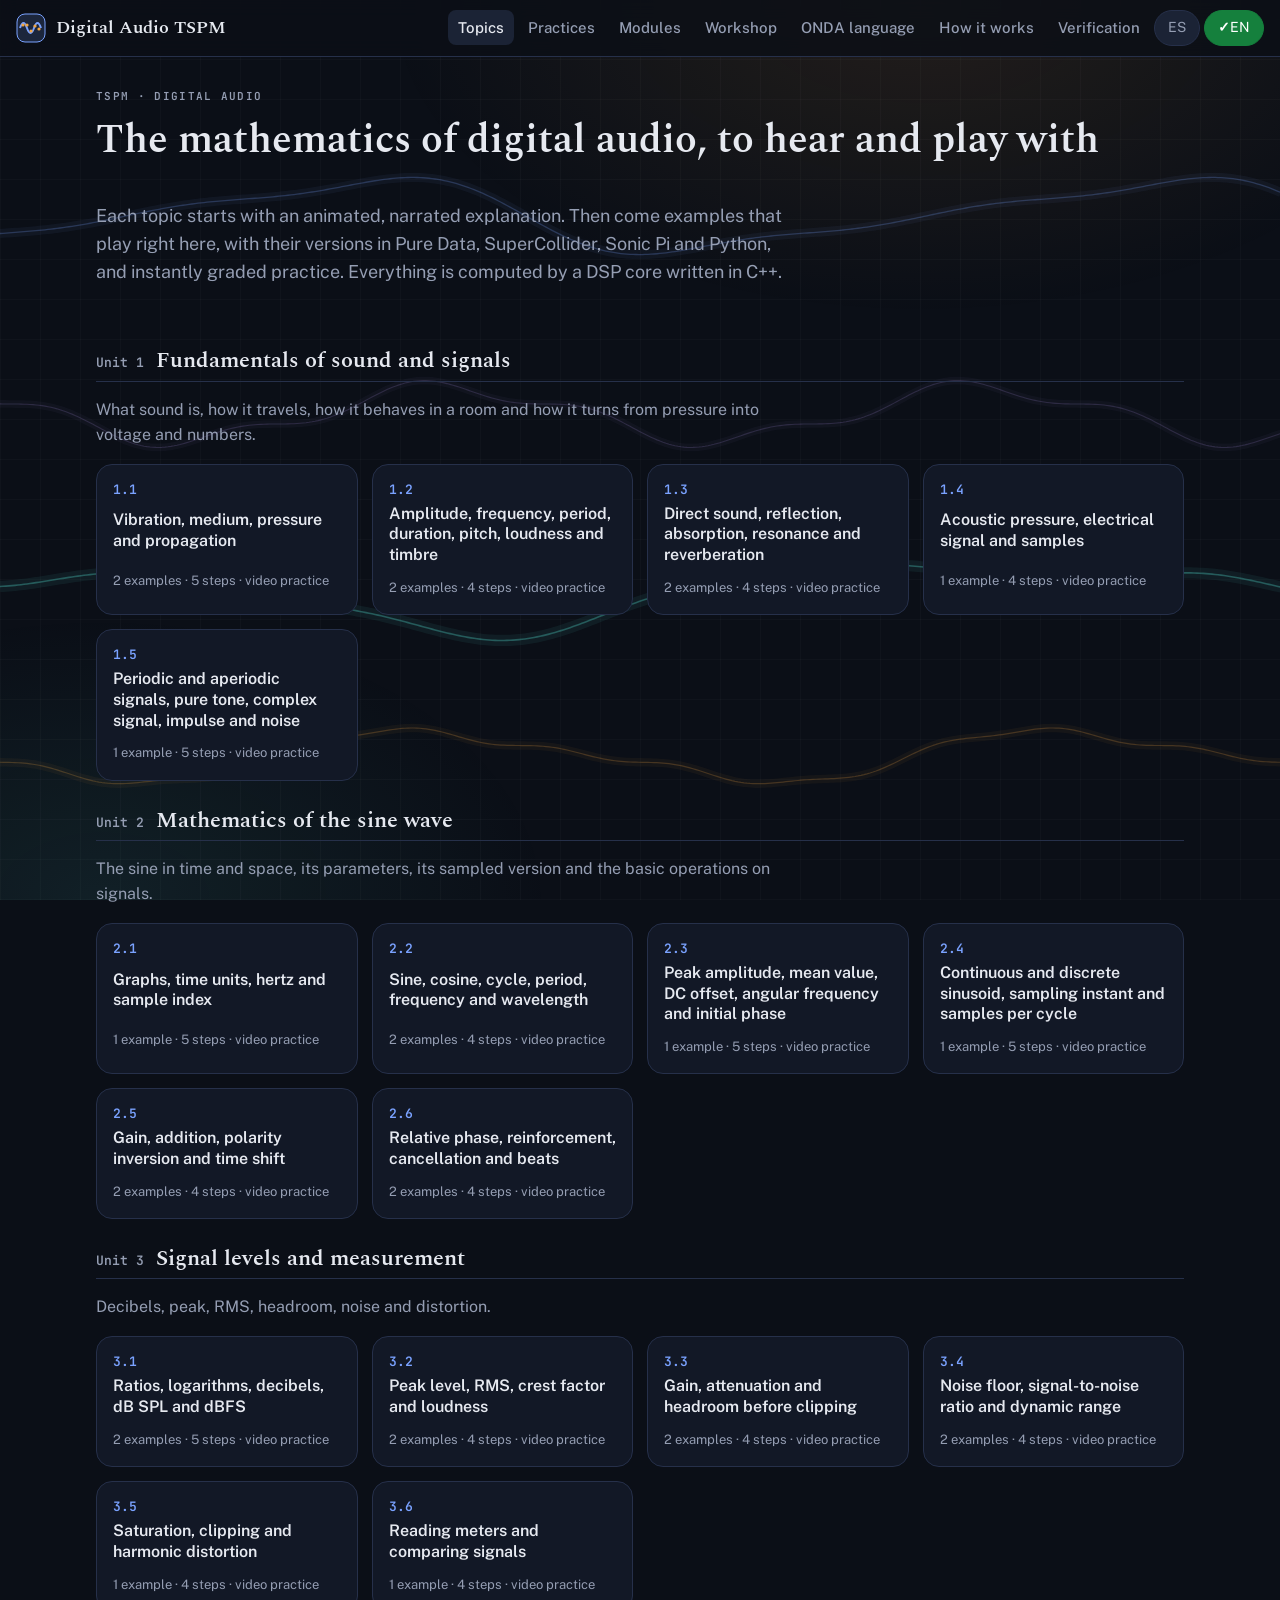
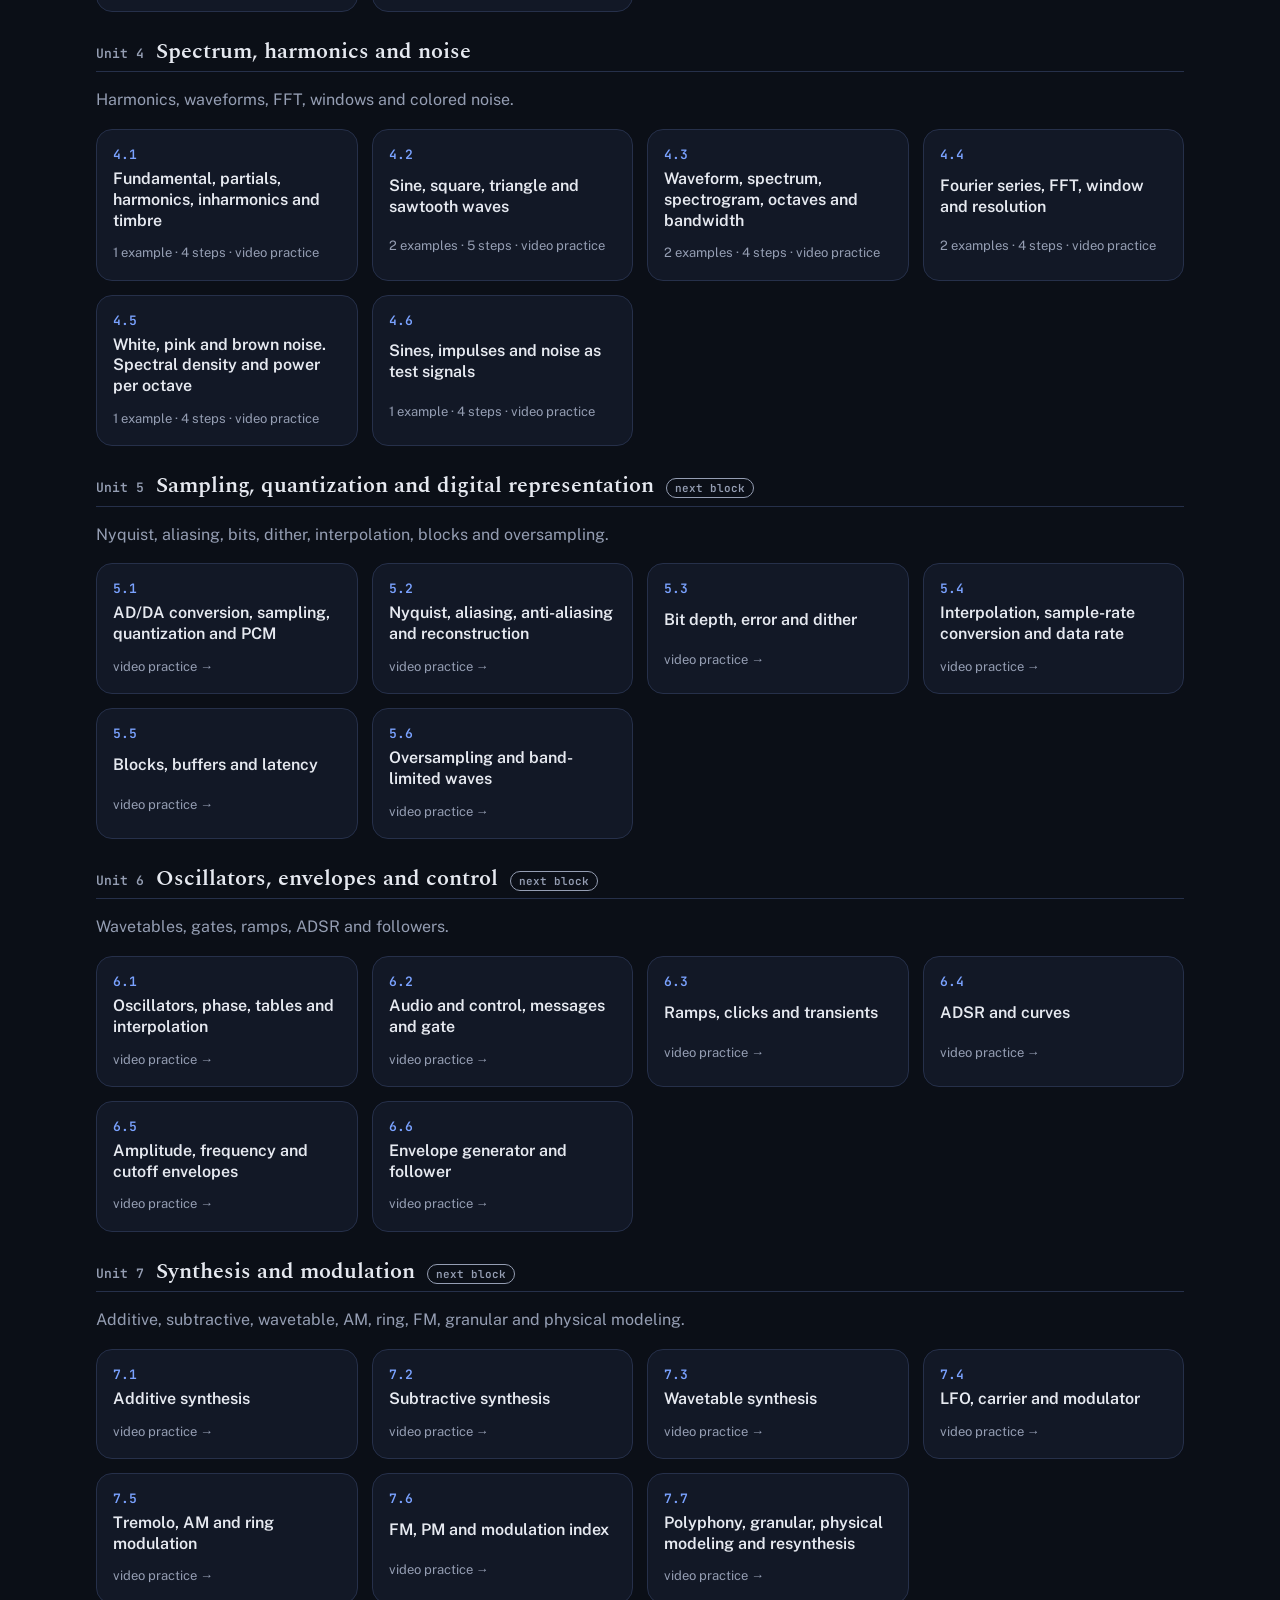
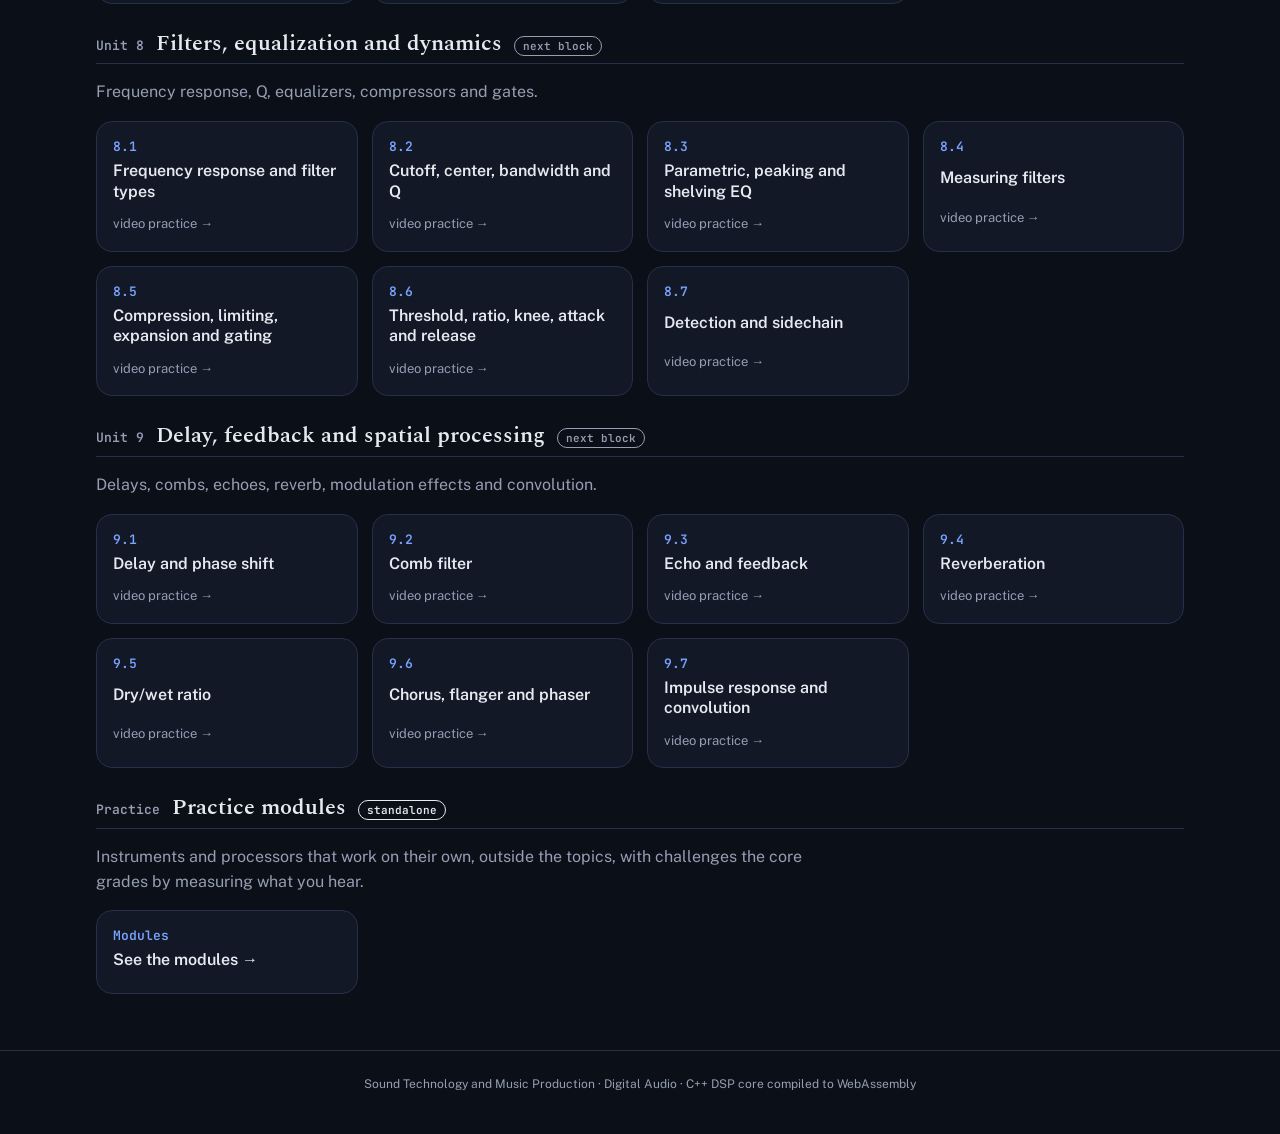
==== commit a60b64c2: "Add files via upload" ====
--- a/index.html
+++ b/index.html
@@ -9,8 +9,8 @@
     <link rel="icon" href="icono.svg" type="image/svg+xml" />
     <link rel="preconnect" href="https://fonts.googleapis.com" />
     <link rel="stylesheet" href="https://fonts.googleapis.com/css2?family=Spectral:ital,wght@0,400;0,600;1,400&family=Public+Sans:wght@400;500;600;700&family=JetBrains+Mono:wght@400;600&display=swap" />
-    <script type="module" crossorigin src="./assets/index-jztPNWr_.js"></script>
-    <link rel="stylesheet" crossorigin href="./assets/index-piwP3AQn.css">
+    <script type="module" crossorigin src="./assets/index-4iU74pzv.js"></script>
+    <link rel="stylesheet" crossorigin href="./assets/index-BEm5awW6.css">
   </head>
   <body>
     <div id="raiz"></div>
--- a/assets/index-BEm5awW6.css
+++ b/assets/index-BEm5awW6.css
@@ -0,0 +1 @@
+:root{--fondo: #0B0F17;--papel: #121826;--panel: #161D2D;--panel-hondo: #0E131E;--boton: #1A2234;--tinta: #E6E9F0;--tinta-2: #959EB3;--regla: #26304A;--regla-2: #1B2335;--azul: #7AA2FF;--naranja: #F2A541;--rojo: #FF7A85;--purpura: #B79CF5;--verde: #4FD1C5;--amarillo: #E8C547;--exito: #15803D;--exito-texto: #4BE38A;--suave-azul: #1C263C;--suave-verde: #182934;--suave-naranja: #282629;--suave-purpura: #22253B;--suave-amarillo: #252829;--suave-rojo: #2E2431;--borde-azul: #2F3F63;--borde-verde: #234C52;--borde-naranja: #51402E;--borde-purpura: #403D60;--borde-amarillo: #4E482F;--f-display: "Spectral", Georgia, serif;--f-body: "Public Sans", "Helvetica Neue", Arial, sans-serif;--f-mono: "JetBrains Mono", ui-monospace, Menlo, monospace;color-scheme:dark}*{box-sizing:border-box}html,body{margin:0}body{background:var(--fondo);color:var(--tinta);font:16px/1.55 var(--f-body);-webkit-font-smoothing:antialiased}.fondo-noche{position:fixed;top:0;right:0;bottom:0;left:0;z-index:0;pointer-events:none;background:radial-gradient(ellipse 60% 50% at 72% 0%,rgba(242,165,65,.1),transparent 70%),radial-gradient(ellipse 50% 45% at 8% 100%,rgba(79,209,197,.09),transparent 70%),repeating-linear-gradient(90deg,rgba(255,255,255,.022) 0 1px,transparent 1px 40px),repeating-linear-gradient(0deg,rgba(255,255,255,.022) 0 1px,transparent 1px 40px)}.fondo-ondas{position:fixed;top:0;right:0;bottom:0;left:0;width:100%;height:100%;z-index:0;pointer-events:none;display:block}.contenido,.pie{position:relative;z-index:1}::selection{background:#7aa2ff59}button,input,select,textarea{font:inherit;color:inherit}:focus-visible{outline:2px solid var(--azul);outline-offset:2px}@media(prefers-reduced-motion:reduce){*{animation:none!important;transition:none!important}}a{color:var(--azul)}.sr{position:absolute;width:1px;height:1px;overflow:hidden;clip:rect(0 0 0 0)}.barra{position:sticky;top:0;z-index:5;display:flex;flex-wrap:wrap;gap:8px 18px;align-items:center;justify-content:space-between;padding:10px max(16px,env(safe-area-inset-right)) 10px max(16px,env(safe-area-inset-left));background:#0b0f17d1;backdrop-filter:blur(10px);-webkit-backdrop-filter:blur(10px);border-bottom:1px solid var(--regla)}.marca{display:flex;align-items:center;gap:10px;color:var(--tinta);text-decoration:none;font:600 18px var(--f-display)}.marca svg{flex:none}.barra nav{display:flex;flex-wrap:wrap;gap:4px;align-items:center}.barra nav a{color:var(--tinta-2);text-decoration:none;padding:6px 10px;border-radius:8px;font-weight:500;font-size:15px}.barra nav a[aria-current=page]{color:var(--tinta);background:var(--regla-2)}.contenido{max-width:1120px;margin:0 auto;padding:24px max(16px,env(safe-area-inset-right)) 56px max(16px,env(safe-area-inset-left))}.pie{text-align:center;color:var(--tinta-2);font-size:12px;padding:24px 16px 40px;border-top:1px solid var(--regla)}h1{font:600 clamp(28px,4vw,40px)/1.12 var(--f-display);margin:8px 0 12px;text-wrap:balance}h2{font:600 22px/1.25 var(--f-display);margin:28px 0 10px;text-wrap:balance}h3{font:600 16px/1.3 var(--f-body);margin:0 0 6px}p,li{max-width:72ch}.eyebrow{font:600 11px/1.3 var(--f-mono);letter-spacing:.12em;text-transform:uppercase;color:var(--tinta-2)}.tenue{color:var(--tinta-2)}.chico{font-size:13px}.lede{font-size:18px;color:var(--tinta-2);max-width:64ch}.tarjeta{border:1px solid var(--regla);border-radius:16px;padding:18px;background:var(--papel)}.tarjeta.azul{background:var(--suave-azul);border-color:var(--borde-azul)}.tarjeta.verde{background:var(--suave-verde);border-color:var(--borde-verde)}.tarjeta.naranja{background:var(--suave-naranja);border-color:var(--borde-naranja)}.tarjeta.purpura{background:var(--suave-purpura);border-color:var(--borde-purpura)}.tarjeta.amarillo{background:var(--suave-amarillo);border-color:var(--borde-amarillo)}.tarjeta.gris{background:var(--panel)}.rejilla{display:grid;gap:14px;grid-template-columns:repeat(auto-fill,minmax(260px,1fr))}.marco{border:1px solid var(--regla);border-radius:14px;background:var(--papel);overflow:hidden}.btn{display:inline-flex;align-items:center;justify-content:center;gap:8px;border:1px solid var(--regla);background:var(--boton);border-radius:10px;padding:8px 14px;cursor:pointer;font-weight:500;font-size:15px;min-height:40px;touch-action:manipulation}.btn:hover:not(:disabled){border-color:var(--tinta-2)}.btn:disabled{opacity:.45;cursor:default}.btn-primario{background:var(--tinta);color:var(--fondo);border-color:var(--tinta)}.btn-primario:hover:not(:disabled){background:#fff;border-color:#fff}.btn-chico{padding:5px 10px;font-size:14px;border-radius:8px;min-height:32px}.btn[aria-pressed=true],.chip[aria-pressed=true],.chip[aria-selected=true],.pestana[aria-selected=true]{background:var(--exito);color:#fff;border-color:var(--exito)}.btn[aria-pressed=true]:before,.chip[aria-pressed=true]:before{content:"✓";font-weight:700}.btn-escuchar[aria-pressed=true]:before{content:none}.chip{border:1px solid var(--regla);background:var(--regla-2);border-radius:999px;padding:6px 13px;cursor:pointer;font-size:14px;color:var(--tinta-2)}.pestanas{display:flex;flex-wrap:wrap;gap:6px;margin:4px 0 14px}.pestana{border:1px solid var(--regla);background:var(--regla-2);color:var(--tinta-2);border-radius:10px;padding:7px 14px;cursor:pointer;font-weight:500}.idioma{display:inline-flex;gap:4px}.campo{border:1px solid var(--regla);border-radius:10px;padding:8px 10px;background:var(--panel-hondo);min-height:40px}.hero{display:grid;gap:8px;padding:8px 0 18px}.unidad{margin-top:26px}.unidad-cab{display:flex;align-items:baseline;gap:12px;flex-wrap:wrap;border-bottom:1px solid var(--regla);padding-bottom:6px}.unidad-num{font:600 13px var(--f-mono);color:var(--tinta-2)}.tema-tarjeta{display:grid;gap:6px;text-decoration:none;color:inherit;border-radius:16px;padding:16px;border:1px solid var(--regla);background:var(--papel);transition:border-color .15s,transform .15s}.tema-tarjeta:hover{border-color:var(--azul);transform:translateY(-1px);box-shadow:0 6px 24px #00000059}.tema-tarjeta .id{font:600 13px var(--f-mono);color:var(--azul)}.tema-tarjeta.bloqueado{background:var(--panel);color:var(--tinta-2);pointer-events:none}.pill{font:600 11px var(--f-mono);border-radius:999px;padding:2px 8px;border:1px solid currentColor;width:max-content}.tema-cab{display:grid;gap:4px;margin-bottom:8px}.aplicacion{border-left:4px solid var(--naranja);background:var(--suave-naranja);padding:10px 14px;border-radius:0 12px 12px 0;margin:10px 0}.navtemas{display:flex;justify-content:space-between;gap:12px;margin-top:30px;padding-top:16px;border-top:1px solid var(--regla)}.tema-modulo{display:grid;gap:8px;justify-items:start;margin:22px 0 6px}.tema-modulo h3,.tema-modulo p{margin:0}.tema-modulo.tono-amarillo{background:var(--suave-amarillo);border-color:var(--borde-amarillo)}.tema-modulo.tono-azul{background:var(--suave-azul);border-color:var(--borde-azul)}.tema-modulo.tono-verde{background:var(--suave-verde);border-color:var(--borde-verde)}.tema-modulo.tono-naranja{background:var(--suave-naranja);border-color:var(--borde-naranja)}.tema-modulo.tono-purpura{background:var(--suave-purpura);border-color:var(--borde-purpura)}.explicacion{display:grid;gap:10px}.escena{position:relative;width:100%;aspect-ratio:16 / 9;border-radius:16px;border:1px solid var(--regla);background:var(--papel);overflow:hidden}.escena canvas{width:100%;height:100%;display:block}.subtitulo{min-height:3.2em;font-size:18px;line-height:1.45;text-align:center;max-width:64ch;margin:0 auto;text-wrap:balance}.subtitulo .otro{display:block;color:var(--tinta-2);font-size:15px;margin-top:2px}.controles-exp{display:flex;flex-wrap:wrap;gap:8px;align-items:center;justify-content:center}.puntos{display:flex;gap:6px;justify-content:center;flex-wrap:wrap}.punto{width:22px;height:8px;border-radius:4px;border:none;background:var(--regla);cursor:pointer;padding:0}.punto.visto{background:var(--tinta-2)}.punto.actual{background:var(--naranja);width:34px}.lab{display:grid;gap:14px;border:1px solid var(--regla);border-radius:18px;padding:18px;background:var(--papel);margin-bottom:22px}.lab-cab{display:flex;flex-wrap:wrap;align-items:center;justify-content:space-between;gap:10px}.lab-cab h3{font:600 19px var(--f-display);margin:0}.lab-acciones{display:flex;gap:8px;flex-wrap:wrap;align-items:center}.lab-cuerpo{display:grid;gap:14px;grid-template-columns:minmax(0,1fr) minmax(0,1fr)}@media(max-width:860px){.lab-cuerpo{grid-template-columns:minmax(0,1fr)}}.vistas{display:grid;gap:10px;align-content:start}.vista{border:1px solid var(--regla);border-radius:12px;background:var(--panel-hondo);position:relative}.vista canvas{width:100%;height:170px;display:block}.vista .rotulo{position:absolute;right:12px;top:5px;font:600 11px var(--f-mono);color:var(--tinta-2);letter-spacing:.06em;text-transform:uppercase;pointer-events:none}.leyenda{display:flex;gap:12px;flex-wrap:wrap;font:12px var(--f-mono);color:var(--tinta-2)}.leyenda i{display:inline-block;width:14px;height:3px;border-radius:2px;vertical-align:middle;margin-right:5px}.params{display:grid;gap:10px;background:var(--suave-azul);border-radius:12px;padding:12px 14px}.param{display:grid;grid-template-columns:minmax(70px,auto) 1fr minmax(84px,auto);gap:10px;align-items:center}.param label{font:600 14px var(--f-mono)}.param output{font:13px var(--f-mono);text-align:right;font-variant-numeric:tabular-nums}.param input[type=range]{width:100%;accent-color:var(--azul)}.boton-nota{justify-self:start;user-select:none;-webkit-user-select:none}.editor{position:relative;border:1px solid var(--regla);border-radius:12px;background:var(--panel-hondo);overflow:hidden}.editor textarea,.editor pre{margin:0;padding:12px 14px;font:14px/1.6 var(--f-mono);white-space:pre;-moz-tab-size:2;tab-size:2;overflow:auto;min-height:160px;border:0}.editor textarea{position:absolute;top:0;right:0;bottom:0;left:0;width:100%;height:100%;resize:none;background:transparent;color:transparent;caret-color:var(--tinta);outline:none}.editor pre{pointer-events:none;color:var(--tinta);overflow:hidden}.editor:focus-within{border-color:var(--azul)}.error-codigo{color:var(--rojo);font:13px var(--f-mono);background:var(--suave-rojo);border-radius:8px;padding:6px 10px}.formula{background:var(--suave-amarillo);border-radius:12px;padding:10px 14px;font:14px/1.7 var(--f-mono);overflow-x:auto}.k-com{color:#7d869b;font-style:italic}.k-num{color:var(--naranja)}.k-fun{color:var(--azul)}.k-cla{color:var(--purpura);font-weight:600}.k-cad{color:var(--verde)}.equivalentes{border-top:1px solid var(--regla);padding-top:12px}.codigo{position:relative;border:1px solid var(--regla);border-radius:12px;background:var(--panel-hondo)}.codigo pre{margin:0;padding:12px 14px;font:13.5px/1.6 var(--f-mono);overflow:auto;max-height:420px}.codigo-acciones{display:flex;gap:6px;justify-content:flex-end;padding:6px 8px;border-bottom:1px solid var(--regla);background:var(--panel);border-radius:12px 12px 0 0;flex-wrap:wrap;align-items:center}.codigo-acciones .tenue{margin-right:auto;font-size:12px}.patch{overflow:auto;background:var(--panel-hondo);border-bottom:1px solid var(--regla)}.nota-eq{font-size:13px;color:var(--tinta-2);margin:6px 2px 0}.practica{display:grid;gap:14px;max-width:760px}.pregunta{font-size:18px}.respuesta{display:flex;gap:8px;flex-wrap:wrap;align-items:center}.respuesta input{width:160px;font:600 18px var(--f-mono)}.opciones{display:flex;gap:8px;flex-wrap:wrap}.correcto{color:var(--exito-texto);font-weight:600}.incorrecto{color:var(--rojo);font-weight:600}.solucion{white-space:pre-line;font:14px/1.7 var(--f-mono);background:var(--panel);border-radius:12px;padding:10px 14px}.marcador{font:600 13px var(--f-mono);color:var(--tinta-2)}.tabla{border-collapse:collapse;font-size:14px;width:100%}.tabla th,.tabla td{border-bottom:1px solid var(--regla);padding:6px 10px;text-align:left;vertical-align:top}.tabla th{font:600 12px var(--f-mono);color:var(--tinta-2)}.tabla code{font:13px var(--f-mono)}.tabla-scroll{overflow-x:auto}.grabacion{position:relative;width:1280px;height:720px;background:#fff;overflow:hidden}.grabacion header{padding:26px 48px 6px;display:flex;align-items:baseline;gap:16px}.grabacion header .id{font:600 18px var(--f-mono);color:#8a919c}.grabacion header h1{font:600 34px var(--f-display);margin:0}.grabacion .escena{border:none;border-radius:0;aspect-ratio:auto;height:100%}.pruebas{display:grid;gap:10px}.prueba{padding:12px 16px}.prueba summary{cursor:pointer;font-size:15px;list-style-position:outside}.prueba[open] summary{margin-bottom:6px}.prueba p{margin:6px 0}.prueba-num{font:600 12px var(--f-mono);color:var(--tinta-2)}.etiqueta-ref{font:600 11px var(--f-mono);letter-spacing:.06em;text-transform:uppercase;color:var(--naranja);margin-right:4px}.cifras{font-size:17px}.cifras b{font:600 24px var(--f-display)}.sub-video{position:absolute;left:50%;bottom:22px;transform:translate(-50%);max-width:1060px;padding:8px 18px;border-radius:10px;background:#15181dd1;color:#fff;font:500 25px/1.35 var(--f-body);text-align:center;text-wrap:balance}.video-tema{margin-top:14px}.video-tema summary{cursor:pointer;font-weight:500}.lab,.vistas,.explicacion,.practica,.equivalentes{grid-template-columns:minmax(0,1fr)}.lab>*,.lab-cuerpo>*,.vistas>*,.explicacion>*,.practica>*,.equivalentes>*{min-width:0}.editor,.codigo,.formula,.tabla-scroll,.patch{max-width:100%}@media(max-width:560px){.lab{padding:14px 12px}.barra nav a{padding:5px 7px;font-size:14px}.param{grid-template-columns:minmax(56px,auto) 1fr minmax(72px,auto);gap:8px}.subtitulo{font-size:16px}}.tarjeta{min-width:0}.tarjeta pre{overflow-x:auto;max-width:100%}.controles-fft{display:flex;flex-wrap:wrap;gap:6px;align-items:center}.controles-fft .chip{padding:4px 10px;font-size:13px}.medidor{padding-top:22px}.medidor-tabla{font-size:13px}.medidor-tabla td{white-space:nowrap;vertical-align:middle}.medidor-tabla b{font:600 15px var(--f-mono)}.medidor-tabla i{display:inline-block;width:12px;height:3px;border-radius:2px;vertical-align:middle}.barra-nivel{height:5px;background:var(--regla-2);border-radius:3px;overflow:hidden;margin-top:3px;min-width:70px}.barra-nivel span{display:block;height:100%}.campo-linea{display:inline-flex;gap:6px;align-items:center;font-size:14px;color:var(--tinta-2)}.int{font:600 10px var(--f-mono);border:1px solid var(--regla);background:var(--regla-2);color:var(--tinta-2);border-radius:6px;padding:4px 6px;cursor:pointer;min-height:26px;min-width:34px}.int[aria-pressed=true]{background:var(--exito);border-color:var(--exito);color:#fff}.int.rojo[aria-pressed=true]{background:var(--rojo);border-color:var(--rojo);color:#1a0a0c}.int.naranja[aria-pressed=true]{background:var(--naranja);border-color:var(--naranja);color:#1a1206}.int.azul[aria-pressed=true]{background:var(--azul);border-color:var(--azul);color:#0b0f17}.led{font:600 9px var(--f-mono);color:var(--tinta-2);border:1px solid var(--regla);border-radius:4px;padding:1px 4px}.led.on{color:#062a27;background:var(--verde);border-color:var(--verde)}.fader{writing-mode:vertical-lr;direction:rtl;height:150px;width:28px;accent-color:var(--tinta);margin:0}.medidor{position:relative;background:#070a10;border:1px solid var(--regla);border-radius:3px;overflow:hidden}.medidor-barra{position:absolute;left:0;right:0;bottom:0;height:0}.medidor i{position:absolute;left:0;right:0;height:1px;background:#ffffff59}.banda{border:1px solid var(--regla);border-radius:10px;padding:6px 10px 8px;display:grid;gap:4px;margin:0}.banda legend{font:600 12px var(--f-body);color:var(--tinta-2);padding:0 4px;display:flex;gap:6px;align-items:center}.vista-medida{border:1px solid var(--regla);border-radius:12px;background:var(--panel-hondo);position:relative;padding:4px 6px 6px}.vista-medida canvas{width:100%;display:block}.vista-medida .rotulo{position:absolute;right:12px;top:5px;font:600 11px var(--f-mono);color:var(--tinta-2);text-transform:uppercase;letter-spacing:.06em}.vista-medida p{margin:4px 2px 0}.bien{color:var(--exito-texto)}.mal{color:var(--rojo)}.aviso{color:var(--amarillo)}.criterios{list-style:none;padding:0;margin:6px 0;display:grid;gap:3px;font-size:14px}.modulo{display:grid;gap:12px}.modulo-sinte{display:grid;gap:14px;min-width:0}.modulo-tarjeta ul{margin:4px 0 0;padding-left:18px;color:var(--tinta-2)}.mod-barra-sup{display:flex;flex-wrap:wrap;gap:10px 14px;align-items:center}.mod-nota{margin:-4px 0 0}.mod-rejilla{display:grid;gap:12px;grid-template-columns:repeat(auto-fit,minmax(210px,1fr));align-items:stretch}.sinte-rejilla{grid-template-columns:minmax(300px,2.2fr) repeat(2,minmax(200px,1.2fr)) minmax(150px,.8fr) minmax(150px,.8fr)}@media(max-width:1100px){.sinte-rejilla{grid-template-columns:repeat(auto-fit,minmax(230px,1fr))}}.mod-sec{border:1px solid var(--regla);border-radius:16px;padding:10px 12px 12px;background:var(--papel);display:grid;gap:8px;align-content:start;min-width:0}.mod-sec.tono-azul{background:var(--suave-azul);border-color:var(--borde-azul)}.mod-sec.tono-naranja{background:var(--suave-naranja);border-color:var(--borde-naranja)}.mod-sec.tono-verde{background:var(--suave-verde);border-color:var(--borde-verde)}.mod-sec.tono-purpura{background:var(--suave-purpura);border-color:var(--borde-purpura)}.mod-sec.tono-amarillo{background:var(--suave-amarillo);border-color:var(--borde-amarillo)}.mod-sec.tono-gris{background:var(--panel)}.mod-sec.apagada .mod-sec-cuerpo{opacity:.5}.mod-sec.sin-uso{opacity:.78}.mod-sec-cab{display:flex;align-items:center;gap:8px;flex-wrap:wrap;min-height:32px}.mod-sec-cab h3{margin:0;font:600 12px var(--f-mono);letter-spacing:.1em;text-transform:uppercase;color:var(--tinta)}.mod-sec-extra{margin-left:auto;display:flex;gap:6px;align-items:center;flex-wrap:wrap}.mod-sec-cuerpo{display:grid;gap:8px;min-width:0}.poder{border:1px solid var(--regla);background:var(--regla-2);color:var(--tinta-2);border-radius:8px;width:30px;height:30px;cursor:pointer;font-size:15px;line-height:1;padding:0}.poder[aria-pressed=true]{background:var(--exito);border-color:var(--exito);color:#fff}.perillas{display:flex;flex-wrap:wrap;gap:4px 6px;align-items:flex-start}.perilla{display:grid;justify-items:center;gap:1px;width:auto;min-width:66px;--c: var(--azul) }.perilla.chica{min-width:56px}.perilla svg{width:52px;height:52px;cursor:ns-resize;touch-action:none;display:block}.perilla.chica svg{width:44px;height:44px}.perilla svg:focus-visible{outline:2px solid var(--azul);outline-offset:1px;border-radius:50%}.perilla .pista{fill:none;stroke:var(--regla);stroke-width:4;stroke-linecap:round}.perilla .valor{fill:none;stroke:var(--c);stroke-width:4;stroke-linecap:round}.perilla .cara{fill:var(--boton);stroke:#3a4664;stroke-width:1}.perilla .aguja{stroke:var(--tinta);stroke-width:2.4;stroke-linecap:round}.perilla-et{font:600 10px var(--f-mono);letter-spacing:.05em;text-transform:uppercase;color:var(--tinta-2);text-align:center;line-height:1.2;min-height:12px;white-space:nowrap}.perilla-val{font:11px var(--f-mono);font-variant-numeric:tabular-nums;color:var(--tinta);text-align:center;white-space:nowrap}.perilla.apagada{opacity:.45}.perilla.apagada svg{cursor:default}.mod-chips{display:flex;flex-wrap:wrap;gap:4px}.mod-chips.chicos .chip{padding:3px 9px;font-size:13px;min-height:28px}.mod-lista{min-height:32px;padding:4px 8px;font-size:13px;max-width:100%}.osc{display:grid;gap:4px;padding-bottom:6px;border-bottom:1px dashed var(--borde-azul)}.osc-cab{display:flex;gap:8px;align-items:center;flex-wrap:wrap}.osc-cab b{font:600 12px var(--f-mono)}.matriz{display:grid;gap:4px;overflow-x:auto}.matriz-fila{display:grid;grid-template-columns:40px minmax(170px,1.2fr) minmax(140px,1fr) minmax(190px,1.4fr) minmax(170px,1.2fr);gap:8px;align-items:center;min-width:760px}.matriz-fila.cab span{font:600 10px var(--f-mono);letter-spacing:.08em;text-transform:uppercase;color:var(--tinta-2)}.matriz-fila.apagada>span:not(:first-child){opacity:.45}.celda-sel{display:flex;gap:4px;align-items:center}.celda-sel .mod-lista{flex:1;min-width:0}.mod-barra{display:grid;grid-template-columns:1fr 74px;gap:8px;align-items:center}.mod-barra input{width:100%;accent-color:var(--purpura)}.mod-barra output{font:12px var(--f-mono);text-align:right;font-variant-numeric:tabular-nums}.curva-mod{width:100%;height:84px;display:block;background:var(--panel-hondo);border:1px solid var(--regla);border-radius:10px}.mod-teclado{display:flex;gap:12px;align-items:stretch;flex-wrap:wrap}.ruedas{display:flex;gap:10px;align-items:flex-end;background:var(--panel);border:1px solid var(--regla);border-radius:14px;padding:8px 10px}.rueda{display:grid;justify-items:center;gap:4px;font:600 10px var(--f-mono);color:var(--tinta-2);text-transform:uppercase}.rueda .fader{height:110px}.teclado-zona{flex:1;min-width:300px;display:grid;gap:6px}.teclado-oct{display:flex;gap:8px;align-items:center}.teclado{position:relative;height:150px;user-select:none;-webkit-user-select:none;touch-action:none;border-radius:0 0 10px 10px;overflow:hidden}.tecla{position:absolute;top:0;box-sizing:border-box;cursor:pointer}.tecla.blanca{height:100%;background:linear-gradient(#c9d0dc,#e6e9f0 18%);border:1px solid #0B0F17;border-radius:0 0 8px 8px;display:flex;align-items:flex-end;justify-content:center;padding-bottom:6px}.tecla.blanca span{font:10px var(--f-mono);color:#4e5663;pointer-events:none}.tecla.negra{height:60%;background:linear-gradient(#05070b,#1a2234);border:1px solid #000;border-radius:0 0 6px 6px;z-index:1}.tecla.blanca.sonando{background:#b9ccff;border-color:var(--azul)}.tecla.negra.sonando{background:var(--azul)}.mod-vistas{display:grid;gap:10px;grid-template-columns:minmax(0,1fr) minmax(0,1fr)}@media(max-width:760px){.mod-vistas{grid-template-columns:minmax(0,1fr)}}.mod-programa summary{cursor:pointer;font-weight:500}.mod-programa .codigo pre{max-height:360px}.mod-retos{display:grid;gap:10px;border-top:1px solid var(--regla);padding-top:8px}.mod-retos-cab{display:flex;align-items:baseline;gap:12px;flex-wrap:wrap}.mod-retos-cab h2{margin:0}.mod-retos-lista{display:flex;flex-wrap:wrap;gap:6px}.mod-reto-boton{border:1px solid var(--regla);background:var(--regla-2);color:var(--tinta);border-radius:10px;padding:6px 12px;cursor:pointer;font-size:14px;text-align:left}.mod-reto-boton .id{font:600 11px var(--f-mono);color:var(--tinta-2)}.mod-reto-boton[aria-selected=true]{background:var(--exito);border-color:var(--exito);color:#fff}.mod-reto-boton[aria-selected=true] .id,.mod-reto-boton[aria-selected=true] .bien{color:#fff}.mod-reto{display:grid;gap:8px}.mod-reto h3{display:flex;gap:8px;align-items:center;flex-wrap:wrap;font:600 17px var(--f-display);margin:0}@media(max-width:560px){.perilla{min-width:60px}.perilla.chica{min-width:52px}.teclado{height:120px}.teclado-zona{min-width:0;width:100%}}.eq-rejilla{grid-template-columns:minmax(220px,.9fr) minmax(240px,1fr) minmax(320px,1.6fr)}@media(max-width:1000px){.eq-rejilla{grid-template-columns:repeat(auto-fit,minmax(240px,1fr))}}.fila-corte{display:flex;gap:6px;align-items:center;flex-wrap:wrap}.bandas-eq{display:grid;gap:8px;grid-template-columns:repeat(auto-fit,minmax(190px,1fr))}.banda-eq{background:var(--panel-hondo);border:1px solid var(--borde-azul);border-radius:12px;padding:6px 8px;display:grid;gap:4px}.banda-eq.apagada .perillas{opacity:.5}.medidores-canal{display:grid;gap:6px;grid-template-columns:repeat(auto-fit,minmax(240px,1fr));background:var(--panel);border:1px solid var(--regla);border-radius:14px;padding:8px 12px}.medidor-h{display:grid;grid-template-columns:78px 1fr 84px;gap:8px;align-items:center;font-size:13px}.medidor-h span{font:600 10px var(--f-mono);letter-spacing:.06em;text-transform:uppercase;color:var(--tinta-2)}.medidor-h output{font:12px var(--f-mono);text-align:right;font-variant-numeric:tabular-nums}.barra-h{height:10px;background:var(--panel-hondo);border:1px solid var(--regla);border-radius:6px;overflow:hidden;position:relative}.barra-h i{position:absolute;left:0;top:0;bottom:0;transition:width .06s linear}.barra-h.reduccion i{background:var(--naranja)}.curva-transf{background:var(--panel-hondo);border:1px solid var(--regla);border-radius:10px;padding:4px 6px}.conv-rejilla{grid-template-columns:repeat(4,minmax(0,1fr))}@media(max-width:1000px){.conv-rejilla{grid-template-columns:repeat(auto-fit,minmax(220px,1fr))}}.calculos ul{margin:4px 0 0;padding-left:18px;display:grid;gap:4px}.calculos h3{margin:0}.modulo-tarjeta.tono-azul{border-top:4px solid var(--azul)}.modulo-tarjeta.tono-naranja{border-top:4px solid var(--naranja)}.modulo-tarjeta.tono-verde{border-top:4px solid var(--verde)}.modulo-tarjeta.tono-purpura{border-top:4px solid var(--purpura)}.modulo-tarjeta.tono-amarillo{border-top:4px solid var(--amarillo)}.mod-barra-sup .campo-linea{min-width:0;max-width:100%;flex-wrap:wrap}.mod-barra-sup select.campo{min-width:0;max-width:100%}@media(max-width:560px){.mod-barra-sup select.campo{max-width:240px}}.practica-video{--pv-fondo: #0B0F17;--pv-panel: #121826;--pv-borde: #26304A;--pv-texto: #E6E9F0;--pv-tenue: #8A93A8;display:grid;gap:12px;background:var(--pv-fondo);color:var(--pv-texto);border:1px solid var(--regla);border-radius:18px;padding:14px;margin:6px 0 18px;grid-template-columns:minmax(0,1fr)}.practica-video>*{min-width:0}.pv-reto{display:flex;gap:12px;align-items:baseline;background:var(--pv-panel);border:1px solid var(--pv-borde);border-radius:12px;padding:10px 14px}.pv-reto p{margin:0;font-size:17px;max-width:none}.pv-etiqueta{font:600 11px var(--f-mono);letter-spacing:.1em;text-transform:uppercase;color:#f2a541;flex:none}.pv-lienzo{border-radius:12px;overflow:hidden;border:1px solid var(--pv-borde);aspect-ratio:16 / 9;background:#0b0f17}.pv-lienzo canvas{width:100%;height:100%;display:block}.pv-controles{display:grid;gap:10px;background:var(--pv-panel);border:1px solid var(--pv-borde);border-radius:12px;padding:12px 14px}.pv-param{display:grid;grid-template-columns:minmax(120px,220px) minmax(0,1fr) minmax(96px,auto);gap:12px;align-items:center}.pv-param span{font:600 13px var(--f-body);color:var(--pv-tenue)}.pv-param input{width:100%;accent-color:#4FD1C5}.pv-param output{font:600 15px var(--f-mono);text-align:right;font-variant-numeric:tabular-nums}.pv-botones{display:flex;flex-wrap:wrap;gap:8px}.practica-video .btn{background:#1a2234;color:var(--pv-texto);border-color:var(--pv-borde)}.practica-video .btn:hover:not(:disabled){border-color:var(--pv-tenue)}.practica-video .btn-primario{background:var(--pv-texto);color:#0b0f17;border-color:var(--pv-texto)}.practica-video .btn.pv-sonando{background:#f2a541;color:#1a1206;border-color:#f2a541}.pv-bien{color:#4be38a;margin:0;max-width:none}.pv-mal{color:#ff8a93;margin:0;max-width:none}.pv-codigo{background:var(--pv-panel);border:1px solid var(--pv-borde);border-radius:12px;overflow:hidden}.pv-pestanas{display:flex;flex-wrap:wrap;gap:6px;align-items:center;padding:8px 10px;border-bottom:1px solid var(--pv-borde)}.pv-pestanas button[role=tab]{background:transparent;border:1px solid var(--pv-borde);color:var(--pv-tenue);border-radius:8px;padding:5px 11px;cursor:pointer;font:500 13px var(--f-body)}.pv-pestanas button[aria-selected=true]{background:#15803d;border-color:#15803d;color:#fff}.pv-pestanas button[aria-selected=true]:before{content:"✓ "}.pv-nota{margin-left:auto;font-size:12px;color:var(--pv-tenue)}.pv-codigo pre{margin:0;padding:12px 14px;font:13px/1.6 var(--f-mono);color:#d7dce6;overflow:auto;max-height:360px;white-space:pre}.practica-video .chico.tenue{color:var(--pv-tenue);margin:0}@media(max-width:560px){.pv-param{grid-template-columns:minmax(0,1fr) auto}.pv-param input{grid-column:1 / -1}.pv-nota{margin-left:0}}
